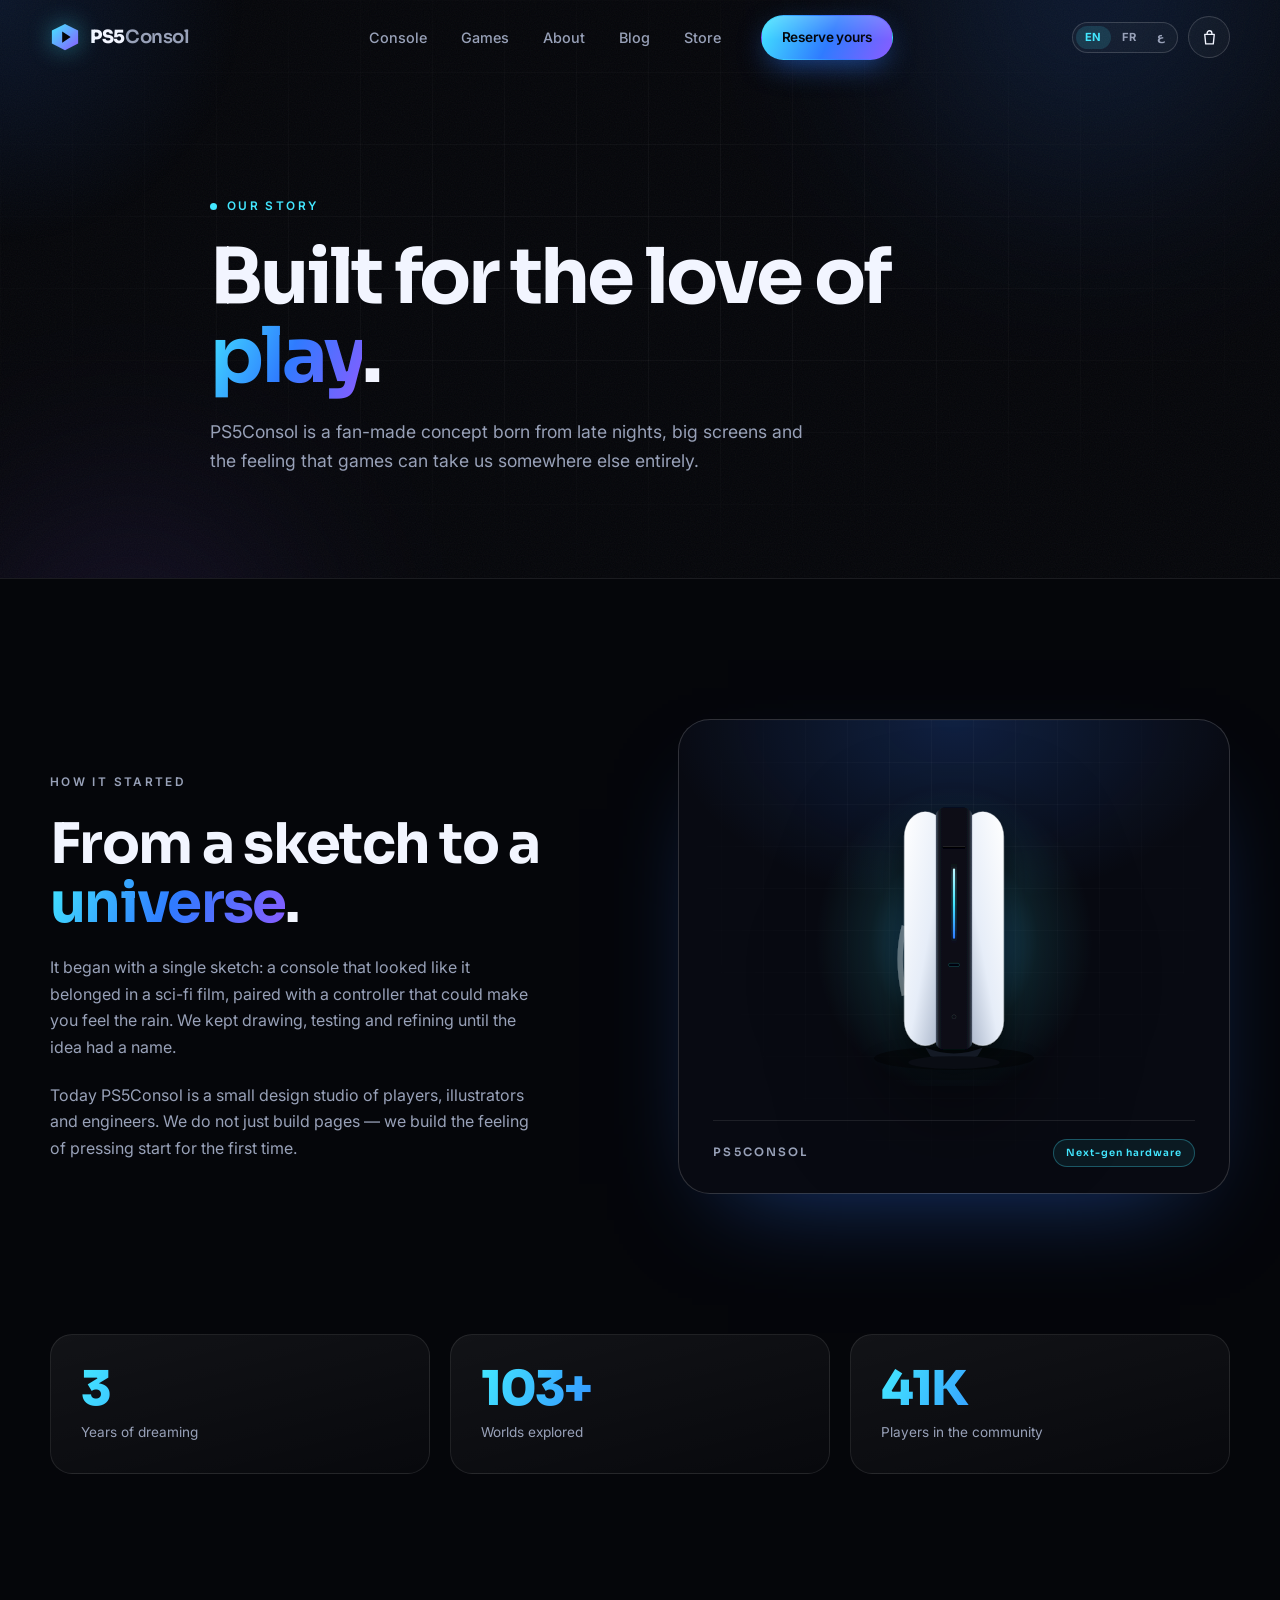
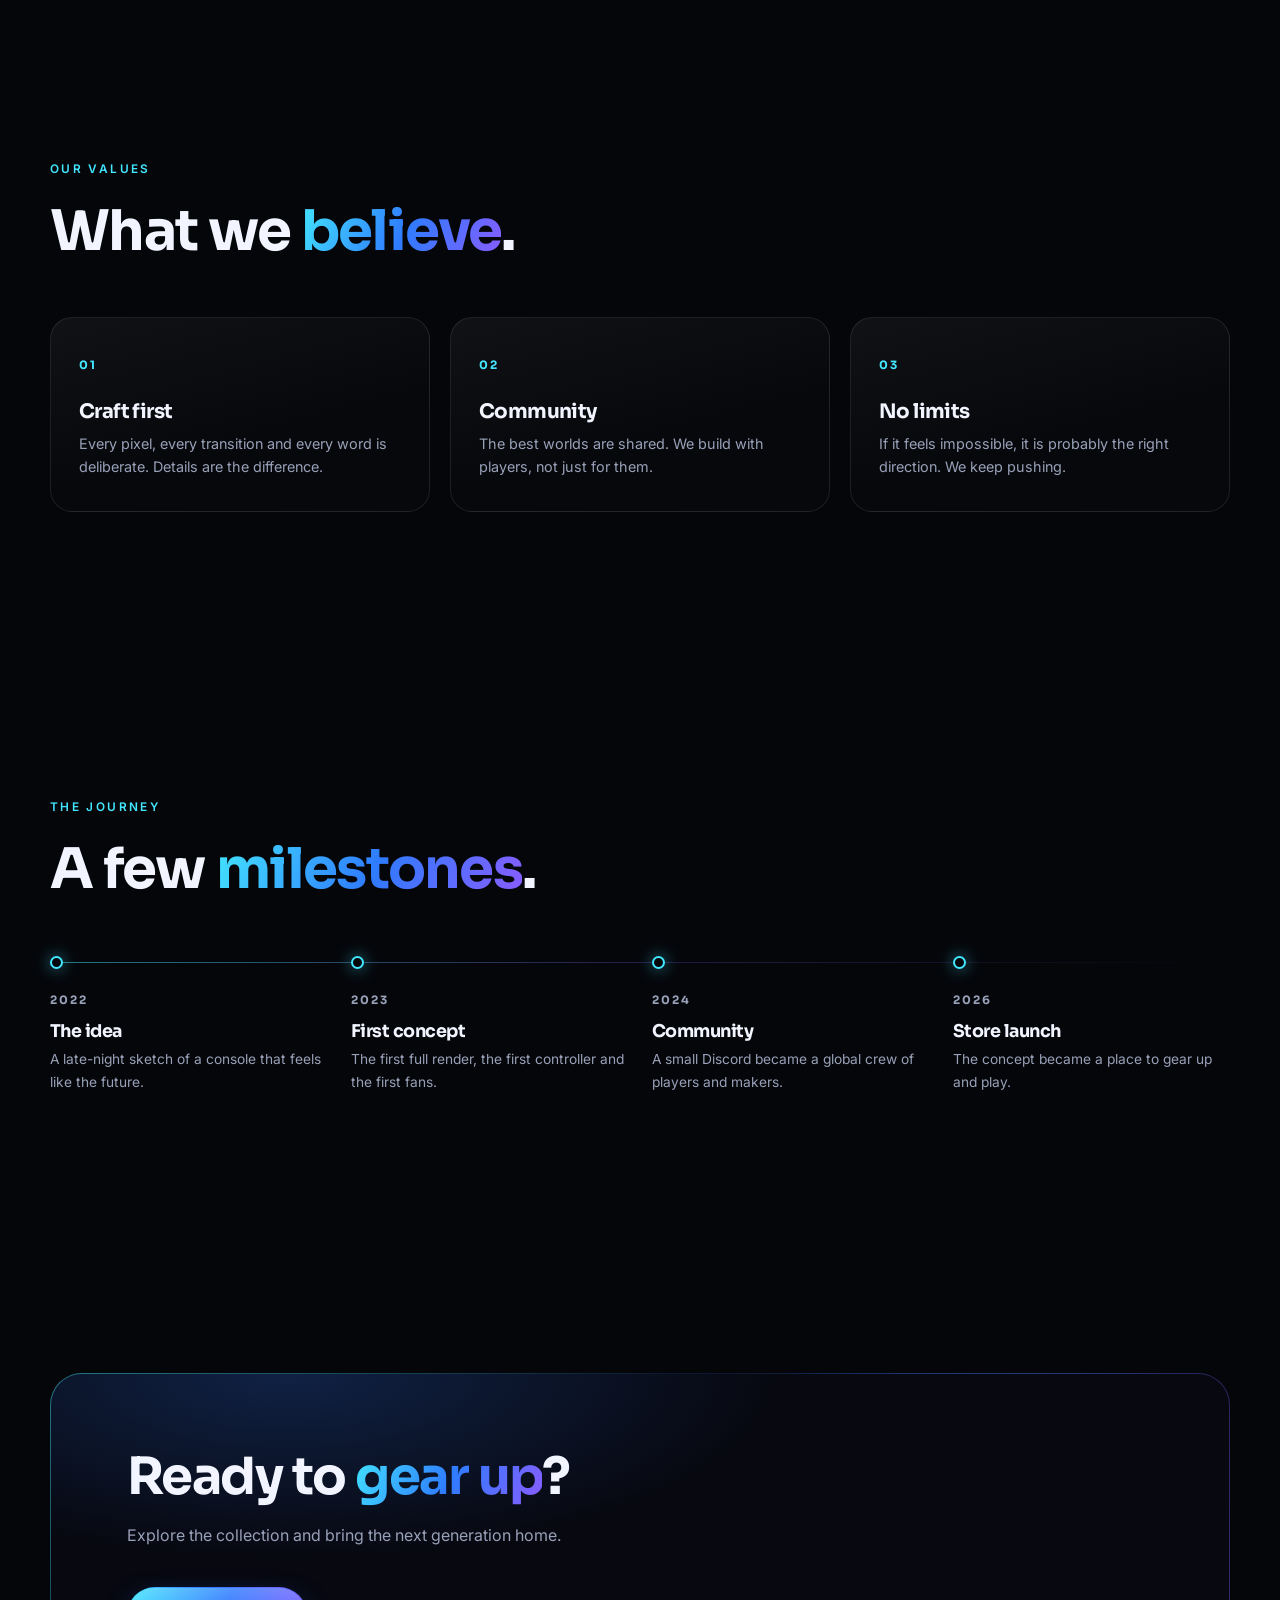
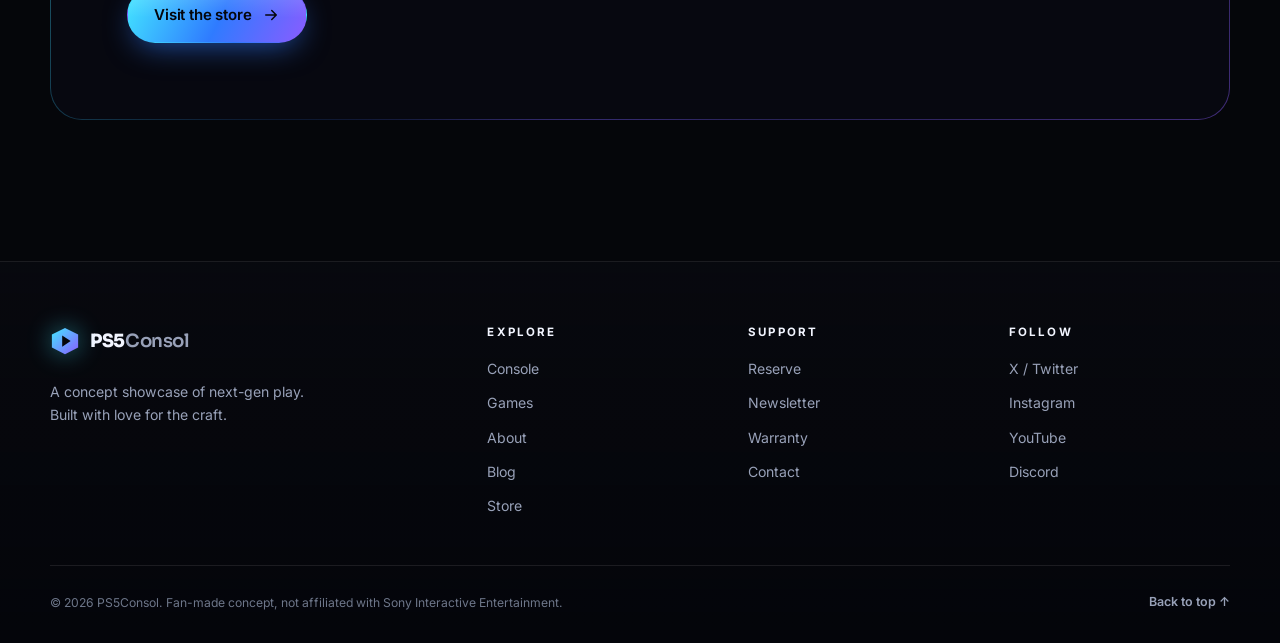
==== about.html @ 80de488a "Add About, Journal and demo Store with EN/FR/AR i18n - New pages: about.html, blog.html, article.htm" ====
<!DOCTYPE html>
<html lang="en">
<head>
  <meta charset="UTF-8" />
  <meta name="viewport" content="width=device-width, initial-scale=1.0" />
  <title>About — PS5Consol</title>
  <meta name="description" content="The story behind PS5Consol: a fan-made concept built for the love of play." />
  <meta name="theme-color" content="#05060a" />
  <link rel="icon" href="data:image/svg+xml,%3Csvg xmlns='http://www.w3.org/2000/svg' viewBox='0 0 32 32'%3E%3Cdefs%3E%3ClinearGradient id='g' x1='0' y1='0' x2='1' y2='1'%3E%3Cstop offset='0' stop-color='%2343e7ff'/%3E%3Cstop offset='1' stop-color='%238a5cff'/%3E%3C/linearGradient%3E%3C/defs%3E%3Cpath d='M16 2 30 9v14L16 30 2 23V9z' fill='url(%23g)'/%3E%3Cpath d='M13 10l9 6-9 6z' fill='%2305060a'/%3E%3C/svg%3E" />
  <link rel="preconnect" href="https://fonts.googleapis.com" />
  <link rel="preconnect" href="https://fonts.gstatic.com" crossorigin />
  <link href="https://fonts.googleapis.com/css2?family=Inter:wght@400;500;600;700&family=Sora:wght@600;700;800&family=Tajawal:wght@400;500;700;800&display=swap" rel="stylesheet" />
  <link rel="stylesheet" href="assets/css/style.css" />
</head>
<body id="top" data-page="about">
  <a class="skip-link" href="#main" data-i18n="common.skip">Skip to content</a>

  <div class="progress" id="progress" aria-hidden="true"></div>
  <div class="cursor-glow" id="cursorGlow" aria-hidden="true"></div>

  <header class="nav" id="nav">
    <div class="container nav-inner">
      <a class="brand" href="index.html" aria-label="PS5Consol home">
        <svg class="brand-mark" viewBox="0 0 32 32" aria-hidden="true">
          <defs>
            <linearGradient id="logoGrad" x1="0" y1="0" x2="1" y2="1">
              <stop offset="0" stop-color="#43e7ff" />
              <stop offset="1" stop-color="#8a5cff" />
            </linearGradient>
          </defs>
          <path d="M16 2 30 9v14L16 30 2 23V9z" fill="url(#logoGrad)" />
          <path d="M13 10l9 6-9 6z" fill="#05060a" />
        </svg>
        <span class="brand-text">PS5<span>Consol</span></span>
      </a>

      <nav class="nav-links" id="navLinks" aria-label="Main navigation">
        <a href="index.html#console" data-i18n="nav.console">Console</a>
        <a href="index.html#games" data-i18n="nav.games">Games</a>
        <a href="about.html" data-i18n="nav.about">About</a>
        <a href="blog.html" data-i18n="nav.blog">Blog</a>
        <a href="store.html" data-i18n="nav.store">Store</a>
        <a class="btn btn-primary btn-sm nav-cta" href="store.html" data-i18n="nav.reserve">Reserve yours</a>
      </nav>

      <div class="nav-tools">
        <div class="lang-switch" role="group" aria-label="Language" data-i18n-aria="nav.lang">
          <button class="lang-btn" type="button" data-lang="en">EN</button>
          <button class="lang-btn" type="button" data-lang="fr">FR</button>
          <button class="lang-btn" type="button" data-lang="ar">ع</button>
        </div>
        <a class="cart-btn" href="store.html" aria-label="Cart" data-i18n-aria="nav.cart">
          <svg viewBox="0 0 24 24" aria-hidden="true"><path d="M6 8h12l-1.2 12H7.2L6 8Z" fill="none" stroke="currentColor" stroke-width="1.7" stroke-linejoin="round"/><path d="M9 8V6.5a3 3 0 0 1 6 0V8" fill="none" stroke="currentColor" stroke-width="1.7" stroke-linecap="round"/></svg>
          <span class="cart-count" hidden>0</span>
        </a>
        <button class="nav-toggle" id="navToggle" aria-label="Open menu" aria-expanded="false" aria-controls="navLinks">
          <span></span><span></span>
        </button>
      </div>
    </div>
  </header>

  <main id="main">
    <section class="page-hero">
      <div class="page-hero-bg" aria-hidden="true">
        <div class="orb orb-1"></div>
        <div class="orb orb-2"></div>
        <div class="grid-lines"></div>
        <div class="noise"></div>
      </div>
      <div class="container page-hero-inner">
        <p class="eyebrow reveal"><span class="status-dot"></span> <span data-i18n="about.hero.eyebrow">Our story</span></p>
        <h1 class="reveal" style="--d:.05s" data-i18n-html="about.hero.title">Built for the love of <span class="grad-text">play</span>.</h1>
        <p class="lead reveal" style="--d:.1s" data-i18n="about.hero.lead">
          PS5Consol is a fan-made concept born from late nights, big screens and the feeling that games can take us somewhere else entirely.
        </p>
      </div>
    </section>

    <section class="section">
      <div class="container split">
        <div class="split-copy">
          <p class="eyebrow reveal" data-i18n="about.story.eyebrow">How it started</p>
          <h2 class="reveal" style="--d:.05s" data-i18n-html="about.story.title">From a sketch to a <span class="grad-text">universe</span>.</h2>
          <p class="reveal" style="--d:.1s" data-i18n="about.story.p1">
            It began with a single sketch: a console that looked like it belonged in a sci-fi film, paired with a controller that could make you feel the rain.
          </p>
          <p class="reveal" style="--d:.14s" data-i18n="about.story.p2">
            Today PS5Consol is a small design studio of players, illustrators and engineers. We build the feeling of pressing start for the first time.
          </p>
        </div>

        <div class="split-visual reveal" style="--d:.1s">
          <div class="about-visual">
            <img class="about-shot" src="assets/img/products/console.svg" alt="" loading="lazy" />
            <div class="about-visual-caption">
              <span>PS5CONSOL</span>
              <span class="frame-pill" data-i18n="home.console.caption">Next-gen hardware</span>
            </div>
          </div>
        </div>
      </div>
    </section>

    <section class="section stats-section">
      <div class="container">
        <div class="stats-row">
          <div class="stat-card reveal">
            <strong><span class="count" data-count="3">0</span></strong>
            <span data-i18n="about.story.stat1">Years of dreaming</span>
          </div>
          <div class="stat-card reveal" style="--d:.06s">
            <strong><span class="count" data-count="120">0</span>+</strong>
            <span data-i18n="about.story.stat2">Worlds explored</span>
          </div>
          <div class="stat-card reveal" style="--d:.12s">
            <strong><span class="count" data-count="48">0</span>K</strong>
            <span data-i18n="about.story.stat3">Players in the community</span>
          </div>
        </div>
      </div>
    </section>

    <section class="section values-section">
      <div class="container">
        <div class="section-head">
          <div>
            <p class="eyebrow reveal" data-i18n="about.values.eyebrow">Our values</p>
            <h2 class="reveal" style="--d:.05s" data-i18n-html="about.values.title">What we <span class="grad-text">believe</span>.</h2>
          </div>
        </div>

        <div class="value-grid">
          <article class="value-card reveal">
            <span class="value-num">01</span>
            <h3 data-i18n="about.values.v1Title">Craft first</h3>
            <p data-i18n="about.values.v1Desc">Every pixel, every transition and every word is deliberate. Details are the difference.</p>
          </article>
          <article class="value-card reveal" style="--d:.06s">
            <span class="value-num">02</span>
            <h3 data-i18n="about.values.v2Title">Community</h3>
            <p data-i18n="about.values.v2Desc">The best worlds are shared. We build with players, not just for them.</p>
          </article>
          <article class="value-card reveal" style="--d:.12s">
            <span class="value-num">03</span>
            <h3 data-i18n="about.values.v3Title">No limits</h3>
            <p data-i18n="about.values.v3Desc">If it feels impossible, it is probably the right direction. We keep pushing.</p>
          </article>
        </div>
      </div>
    </section>

    <section class="section timeline-section">
      <div class="container">
        <div class="section-head">
          <div>
            <p class="eyebrow reveal" data-i18n="about.timeline.eyebrow">The journey</p>
            <h2 class="reveal" style="--d:.05s" data-i18n-html="about.timeline.title">A few <span class="grad-text">milestones</span>.</h2>
          </div>
        </div>

        <ol class="timeline">
          <li class="timeline-item reveal">
            <span class="time-year">2022</span>
            <h3 data-i18n="about.timeline.y1Title">The idea</h3>
            <p data-i18n="about.timeline.y1Desc">A late-night sketch of a console that feels like the future.</p>
          </li>
          <li class="timeline-item reveal" style="--d:.06s">
            <span class="time-year">2023</span>
            <h3 data-i18n="about.timeline.y2Title">First concept</h3>
            <p data-i18n="about.timeline.y2Desc">The first full render, the first controller and the first fans.</p>
          </li>
          <li class="timeline-item reveal" style="--d:.12s">
            <span class="time-year">2024</span>
            <h3 data-i18n="about.timeline.y3Title">Community</h3>
            <p data-i18n="about.timeline.y3Desc">A small Discord became a global crew of players and makers.</p>
          </li>
          <li class="timeline-item reveal" style="--d:.18s">
            <span class="time-year">2026</span>
            <h3 data-i18n="about.timeline.y4Title">Store launch</h3>
            <p data-i18n="about.timeline.y4Desc">The concept became a place to gear up and play.</p>
          </li>
        </ol>
      </div>
    </section>

    <section class="section cta-section">
      <div class="container">
        <div class="cta-panel reveal">
          <div class="cta-orb cta-orb-1" aria-hidden="true"></div>
          <div class="cta-orb cta-orb-2" aria-hidden="true"></div>
          <div class="cta-content about-cta">
            <h2 data-i18n-html="about.cta.title">Ready to <span class="grad-text">gear up</span>?</h2>
            <p data-i18n="about.cta.lead">Explore the collection and bring the next generation home.</p>
            <a class="btn btn-primary" href="store.html">
              <span data-i18n="about.cta.button">Visit the store</span>
              <svg viewBox="0 0 24 24" aria-hidden="true"><path d="M5 12h14M13 6l6 6-6 6" fill="none" stroke="currentColor" stroke-width="2" stroke-linecap="round" stroke-linejoin="round"/></svg>
            </a>
          </div>
        </div>
      </div>
    </section>
  </main>

  <footer class="footer">
    <div class="container footer-grid">
      <div class="footer-brand">
        <a class="brand" href="index.html" aria-label="PS5Consol home">
          <svg class="brand-mark" viewBox="0 0 32 32" aria-hidden="true">
            <path d="M16 2 30 9v14L16 30 2 23V9z" fill="url(#logoGrad)" />
            <path d="M13 10l9 6-9 6z" fill="#05060a" />
          </svg>
          <span class="brand-text">PS5<span>Consol</span></span>
        </a>
        <p data-i18n="footer.tagline">A concept showcase of next-gen play. Built with love for the craft.</p>
      </div>

      <div class="footer-col">
        <h4 data-i18n="footer.explore">Explore</h4>
        <a href="index.html#console" data-i18n="nav.console">Console</a>
        <a href="index.html#games" data-i18n="nav.games">Games</a>
        <a href="about.html" data-i18n="nav.about">About</a>
        <a href="blog.html" data-i18n="nav.blog">Blog</a>
        <a href="store.html" data-i18n="nav.store">Store</a>
      </div>

      <div class="footer-col">
        <h4 data-i18n="footer.support">Support</h4>
        <a href="index.html#reserve" data-i18n="footer.reserve">Reserve</a>
        <a href="index.html#reserve" data-i18n="footer.newsletter">Newsletter</a>
        <a href="store.html" data-i18n="footer.warranty">Warranty</a>
        <a href="about.html" data-i18n="footer.contact">Contact</a>
      </div>

      <div class="footer-col">
        <h4 data-i18n="footer.follow">Follow</h4>
        <a href="#" rel="noopener">X / Twitter</a>
        <a href="#" rel="noopener">Instagram</a>
        <a href="#" rel="noopener">YouTube</a>
        <a href="#" rel="noopener">Discord</a>
      </div>
    </div>

    <div class="container footer-bottom">
      <p>© <span id="year">2026</span> PS5Consol. <span data-i18n="footer.disclaimer">Fan-made concept, not affiliated with Sony Interactive Entertainment.</span></p>
      <a class="to-top" href="#top" data-i18n="footer.backToTop">Back to top ↑</a>
    </div>
  </footer>

  <div class="toast" id="toast" role="status" aria-live="polite"></div>

  <script src="assets/js/i18n.js" defer></script>
  <script src="assets/js/cart.js" defer></script>
  <script src="assets/js/main.js" defer></script>
</body>
</html>
---- assets/css/style.css ----
/* =========================================================
   PS5Consol â€” design system
   ========================================================= */
:root {
  --bg: #05060a;
  --bg-soft: #0a0c14;
  --panel: rgba(255, 255, 255, 0.04);
  --panel-strong: rgba(255, 255, 255, 0.07);
  --line: rgba(255, 255, 255, 0.09);
  --line-strong: rgba(255, 255, 255, 0.16);
  --text: #f2f5ff;
  --muted: #98a1b8;
  --blue: #2f7bff;
  --cyan: #43e7ff;
  --violet: #8a5cff;
  --grad: linear-gradient(115deg, #43e7ff 0%, #2f7bff 52%, #8a5cff 100%);
  --radius: 22px;
  --radius-lg: 32px;
  --container: 1180px;
  --nav-h: 76px;
  --ease: cubic-bezier(0.22, 1, 0.36, 1);
  --font-body: "Inter", system-ui, -apple-system, "Segoe UI", sans-serif;
  --font-display: "Sora", var(--font-body);
}

*,
*::before,
*::after {
  box-sizing: border-box;
}

html {
  scroll-behavior: smooth;
  scroll-padding-top: calc(var(--nav-h) + 16px);
}

body {
  margin: 0;
  background: var(--bg);
  color: var(--text);
  font-family: var(--font-body);
  font-size: 16px;
  line-height: 1.65;
  -webkit-font-smoothing: antialiased;
  overflow-x: hidden;
}

body.menu-open {
  overflow: hidden;
}

img,
svg {
  display: block;
  max-width: 100%;
}

a {
  color: inherit;
  text-decoration: none;
}

button,
input {
  font: inherit;
  color: inherit;
}

h1,
h2,
h3,
h4 {
  font-family: var(--font-display);
  line-height: 1.05;
  letter-spacing: -0.03em;
  margin: 0;
  font-weight: 700;
}

p {
  margin: 0;
}

::selection {
  background: rgba(67, 231, 255, 0.28);
  color: #fff;
}

::-webkit-scrollbar {
  width: 10px;
  height: 10px;
}
::-webkit-scrollbar-track {
  background: #070810;
}
::-webkit-scrollbar-thumb {
  background: #232838;
  border-radius: 8px;
  border: 2px solid #070810;
}
::-webkit-scrollbar-thumb:hover {
  background: #333b52;
}

.container {
  width: min(100% - 48px, var(--container));
  margin-inline: auto;
}

.sr-only {
  position: absolute;
  width: 1px;
  height: 1px;
  padding: 0;
  margin: -1px;
  overflow: hidden;
  clip: rect(0, 0, 0, 0);
  white-space: nowrap;
  border: 0;
}

.skip-link {
  position: fixed;
  top: 12px;
  left: 12px;
  z-index: 200;
  padding: 10px 16px;
  border-radius: 10px;
  background: var(--text);
  color: #05060a;
  font-weight: 600;
  transform: translateY(-160%);
  transition: transform 0.25s var(--ease);
}
.skip-link:focus-visible {
  transform: none;
}

:focus-visible {
  outline: 2px solid var(--cyan);
  outline-offset: 3px;
}

/* =========================================================
   Global chrome: progress bar + cursor glow
   ========================================================= */
.progress {
  position: fixed;
  inset: 0 auto auto 0;
  height: 2px;
  width: 0;
  background: var(--grad);
  z-index: 150;
  box-shadow: 0 0 12px rgba(67, 231, 255, 0.7);
}

.cursor-glow {
  position: fixed;
  top: 0;
  left: 0;
  width: 560px;
  height: 560px;
  border-radius: 50%;
  background: radial-gradient(circle, rgba(47, 123, 255, 0.13), transparent 62%);
  transform: translate(-50%, -50%);
  pointer-events: none;
  z-index: 0;
  opacity: 0;
  transition: opacity 0.4s ease;
  will-change: transform;
}
@media (pointer: fine) {
  .cursor-glow {
    opacity: 1;
  }
}

/* =========================================================
   Buttons
   ========================================================= */
.btn {
  display: inline-flex;
  align-items: center;
  justify-content: center;
  gap: 10px;
  padding: 15px 26px;
  border-radius: 999px;
  border: 1px solid transparent;
  font-weight: 600;
  font-size: 0.94rem;
  letter-spacing: -0.01em;
  cursor: pointer;
  position: relative;
  isolation: isolate;
  transition: transform 0.3s var(--ease), box-shadow 0.3s var(--ease), background 0.3s ease, border-color 0.3s ease;
  white-space: nowrap;
}
.btn svg {
  width: 18px;
  height: 18px;
  transition: transform 0.3s var(--ease);
}
.btn:hover svg {
  transform: translateX(3px);
}
.btn-primary {
  background: var(--grad);
  color: #04060c;
  box-shadow: 0 10px 30px -8px rgba(47, 123, 255, 0.65);
}
.btn-primary::after {
  content: "";
  position: absolute;
  inset: 0;
  border-radius: inherit;
  background: linear-gradient(180deg, rgba(255, 255, 255, 0.35), transparent 55%);
  z-index: -1;
  opacity: 0.5;
}
.btn-primary:hover {
  transform: translateY(-2px);
  box-shadow: 0 16px 40px -8px rgba(67, 231, 255, 0.5);
}
.btn-ghost {
  border-color: var(--line-strong);
  background: rgba(255, 255, 255, 0.03);
  color: var(--text);
  backdrop-filter: blur(8px);
}
.btn-ghost:hover {
  background: rgba(255, 255, 255, 0.07);
  border-color: rgba(255, 255, 255, 0.28);
  transform: translateY(-2px);
}
.btn-sm {
  padding: 10px 20px;
  font-size: 0.85rem;
}

.play-ico {
  display: grid;
  place-items: center;
  width: 26px;
  height: 26px;
  border-radius: 50%;
  background: rgba(255, 255, 255, 0.1);
  color: var(--cyan);
}
.play-ico svg {
  width: 11px;
  height: 11px;
  margin-left: 1px;
}
.btn:hover .play-ico svg {
  transform: none;
}

/* =========================================================
   Navigation
   ========================================================= */
.nav {
  position: fixed;
  inset: 0 0 auto 0;
  height: var(--nav-h);
  z-index: 100;
  display: flex;
  align-items: center;
  border-bottom: 1px solid transparent;
  transition: background 0.35s ease, border-color 0.35s ease, backdrop-filter 0.35s ease;
}
.nav.scrolled {
  background: rgba(5, 6, 10, 0.72);
  backdrop-filter: blur(18px);
  -webkit-backdrop-filter: blur(18px);
  border-bottom-color: var(--line);
}
.nav-inner {
  display: flex;
  align-items: center;
  justify-content: space-between;
  gap: 24px;
}

.brand {
  display: inline-flex;
  align-items: center;
  gap: 10px;
  font-family: var(--font-display);
  font-weight: 800;
  font-size: 1.14rem;
  letter-spacing: -0.02em;
}
.brand-mark {
  width: 30px;
  height: 30px;
  filter: drop-shadow(0 0 12px rgba(67, 231, 255, 0.45));
}
.brand-text span {
  color: var(--muted);
  font-weight: 600;
}
.brand:hover .brand-mark {
  filter: drop-shadow(0 0 18px rgba(67, 231, 255, 0.8));
}

.nav-links {
  display: flex;
  align-items: center;
  gap: 34px;
}
.nav-links > a:not(.btn) {
  font-size: 0.9rem;
  font-weight: 500;
  color: var(--muted);
  position: relative;
  padding: 6px 0;
  transition: color 0.25s ease;
}
.nav-links > a:not(.btn)::after {
  content: "";
  position: absolute;
  left: 0;
  bottom: 0;
  height: 1.5px;
  width: 0;
  background: var(--grad);
  transition: width 0.3s var(--ease);
}
.nav-links > a:not(.btn):hover {
  color: var(--text);
}
.nav-links > a:not(.btn):hover::after {
  width: 100%;
}
.nav-cta {
  margin-left: 6px;
}

.nav-toggle {
  display: none;
  width: 44px;
  height: 44px;
  border-radius: 12px;
  border: 1px solid var(--line-strong);
  background: rgba(255, 255, 255, 0.04);
  cursor: pointer;
  position: relative;
}
.nav-toggle span {
  position: absolute;
  left: 50%;
  top: 50%;
  width: 18px;
  height: 1.6px;
  border-radius: 2px;
  background: var(--text);
  transform: translate(-50%, -50%);
  transition: transform 0.3s var(--ease), top 0.3s var(--ease);
}
.nav-toggle span:first-child {
  top: calc(50% - 4px);
}
.nav-toggle span:last-child {
  top: calc(50% + 4px);
}
.nav-toggle[aria-expanded="true"] span:first-child {
  top: 50%;
  transform: translate(-50%, -50%) rotate(45deg);
}
.nav-toggle[aria-expanded="true"] span:last-child {
  top: 50%;
  transform: translate(-50%, -50%) rotate(-45deg);
}

/* =========================================================
   Hero
   ========================================================= */
.hero {
  position: relative;
  min-height: 100svh;
  display: flex;
  align-items: center;
  padding: calc(var(--nav-h) + 56px) 0 90px;
  overflow: hidden;
}
.hero-bg {
  position: absolute;
  inset: 0;
  pointer-events: none;
  z-index: 0;
}
.orb {
  position: absolute;
  border-radius: 50%;
  filter: blur(90px);
  opacity: 0.55;
}
.orb-1 {
  width: 620px;
  height: 620px;
  top: -220px;
  right: -140px;
  background: radial-gradient(circle, rgba(47, 123, 255, 0.55), transparent 65%);
  animation: orbDrift 18s ease-in-out infinite alternate;
}
.orb-2 {
  width: 540px;
  height: 540px;
  bottom: -260px;
  left: -160px;
  background: radial-gradient(circle, rgba(138, 92, 255, 0.4), transparent 65%);
  animation: orbDrift 22s ease-in-out infinite alternate-reverse;
}
@keyframes orbDrift {
  from {
    transform: translate3d(0, 0, 0) scale(1);
  }
  to {
    transform: translate3d(-50px, 50px, 0) scale(1.12);
  }
}
.grid-lines {
  position: absolute;
  inset: 0;
  background-image: linear-gradient(rgba(255, 255, 255, 0.035) 1px, transparent 1px),
    linear-gradient(90deg, rgba(255, 255, 255, 0.035) 1px, transparent 1px);
  background-size: 72px 72px;
  mask-image: radial-gradient(ellipse 80% 65% at 50% 40%, #000 25%, transparent 78%);
  -webkit-mask-image: radial-gradient(ellipse 80% 65% at 50% 40%, #000 25%, transparent 78%);
}
.noise {
  position: absolute;
  inset: 0;
  opacity: 0.05;
  background-image: url("data:image/svg+xml,%3Csvg xmlns='http://www.w3.org/2000/svg' width='160' height='160'%3E%3Cfilter id='n'%3E%3CfeTurbulence type='fractalNoise' baseFrequency='0.85' numOctaves='2'/%3E%3C/filter%3E%3Crect width='100%25' height='100%25' filter='url(%23n)'/%3E%3C/svg%3E");
}

.hero-grid {
  position: relative;
  z-index: 1;
  display: grid;
  grid-template-columns: 1.02fr 0.98fr;
  align-items: center;
  gap: 40px;
}

.eyebrow {
  display: inline-flex;
  align-items: center;
  gap: 10px;
  font-size: 0.74rem;
  font-weight: 600;
  text-transform: uppercase;
  letter-spacing: 0.2em;
  color: var(--cyan);
  margin-bottom: 22px;
}
.status-dot {
  width: 7px;
  height: 7px;
  border-radius: 50%;
  background: var(--cyan);
  box-shadow: 0 0 0 0 rgba(67, 231, 255, 0.7);
  animation: dotPulse 2.4s infinite;
}
@keyframes dotPulse {
  0% {
    box-shadow: 0 0 0 0 rgba(67, 231, 255, 0.55);
  }
  70% {
    box-shadow: 0 0 0 9px rgba(67, 231, 255, 0);
  }
  100% {
    box-shadow: 0 0 0 0 rgba(67, 231, 255, 0);
  }
}

.hero h1 {
  font-size: clamp(3.1rem, 7.4vw, 6.1rem);
  font-weight: 800;
  line-height: 0.94;
  letter-spacing: -0.045em;
  margin-bottom: 26px;
}
.grad-text {
  background: var(--grad);
  -webkit-background-clip: text;
  background-clip: text;
  color: transparent;
}
.lead {
  max-width: 46ch;
  font-size: 1.1rem;
  color: var(--muted);
  margin-bottom: 34px;
}
.hero-actions {
  display: flex;
  flex-wrap: wrap;
  gap: 14px;
  margin-bottom: 48px;
}

.hero-stats {
  display: flex;
  gap: 36px;
  margin: 0;
  padding-top: 28px;
  border-top: 1px solid var(--line);
}
.hero-stats > div {
  display: flex;
  flex-direction: column;
  gap: 4px;
}
.hero-stats dt {
  font-size: 0.76rem;
  color: var(--muted);
  letter-spacing: 0.02em;
}
.hero-stats dd {
  margin: 0;
  font-family: var(--font-display);
  font-weight: 700;
  font-size: 1.45rem;
  letter-spacing: -0.03em;
  font-variant-numeric: tabular-nums;
}
.hero-stats small {
  font-size: 0.72rem;
  font-weight: 600;
  color: var(--cyan);
  margin-left: 4px;
  letter-spacing: 0;
}

.scroll-hint {
  position: absolute;
  left: 50%;
  bottom: 26px;
  transform: translateX(-50%);
  display: flex;
  align-items: center;
  gap: 10px;
  font-size: 0.68rem;
  letter-spacing: 0.22em;
  text-transform: uppercase;
  color: var(--muted);
  z-index: 2;
}
.scroll-hint .mouse {
  width: 22px;
  height: 36px;
  border: 1px solid var(--line-strong);
  border-radius: 12px;
  position: relative;
}
.scroll-hint .mouse::after {
  content: "";
  position: absolute;
  left: 50%;
  top: 7px;
  width: 3px;
  height: 7px;
  border-radius: 2px;
  background: var(--cyan);
  transform: translateX(-50%);
  animation: scrollWheel 1.8s ease-in-out infinite;
}
@keyframes scrollWheel {
  0%,
  100% {
    opacity: 0;
    transform: translate(-50%, 0);
  }
  40% {
    opacity: 1;
  }
  80% {
    opacity: 0;
    transform: translate(-50%, 12px);
  }
}

/* =========================================================
   Hero console art
   ========================================================= */
.hero-art {
  display: grid;
  place-items: center;
}
.console-stage {
  position: relative;
  width: min(100%, 540px);
  aspect-ratio: 1 / 1.02;
  display: grid;
  place-items: center;
  perspective: 1100px;
}
.stage-glow {
  position: absolute;
  width: 72%;
  height: 72%;
  border-radius: 50%;
  background: radial-gradient(circle, rgba(47, 123, 255, 0.34), rgba(67, 231, 255, 0.08) 45%, transparent 68%);
  filter: blur(30px);
}
.ring {
  position: absolute;
  border: 1px solid rgba(255, 255, 255, 0.08);
  border-radius: 50%;
}
.ring-1 {
  width: 78%;
  height: 78%;
  border-style: dashed;
  animation: spin 40s linear infinite;
}
.ring-2 {
  width: 96%;
  height: 96%;
  border-color: rgba(67, 231, 255, 0.1);
  animation: spin 60s linear infinite reverse;
}
.ring-3 {
  width: 62%;
  height: 62%;
  border-color: rgba(138, 92, 255, 0.14);
}
@keyframes spin {
  to {
    transform: rotate(360deg);
  }
}

.console-wrap {
  position: relative;
  z-index: 3;
  transform: perspective(1100px) rotateX(var(--rx, 0deg)) rotateY(var(--ry, 0deg));
  transition: transform 0.25s ease-out;
  will-change: transform;
}
.console {
  position: relative;
  width: 172px;
  height: 420px;
  animation: consoleFloat 7s ease-in-out infinite;
}
@keyframes consoleFloat {
  0%,
  100% {
    transform: translateY(0);
  }
  50% {
    transform: translateY(-16px);
  }
}

.plate {
  position: absolute;
  top: 0;
  width: 70px;
  height: 100%;
  background: linear-gradient(152deg, #ffffff 0%, #f2f5fc 30%, #ccd5e6 66%, #93a0ba 100%);
  box-shadow: inset 0 0 24px rgba(255, 255, 255, 0.9), inset -14px 0 22px -8px rgba(55, 70, 100, 0.55),
    0 30px 60px -20px rgba(0, 0, 0, 0.8);
}
.plate-left {
  left: 0;
  border-radius: 58px 8px 38px 8px / 84px 10px 46px 10px;
}
.plate-right {
  right: 0;
  border-radius: 8px 58px 8px 38px / 10px 84px 10px 46px;
  background: linear-gradient(208deg, #ffffff 0%, #f2f5fc 30%, #ccd5e6 66%, #93a0ba 100%);
  box-shadow: inset 0 0 24px rgba(255, 255, 255, 0.9), inset 14px 0 22px -8px rgba(55, 70, 100, 0.55),
    0 30px 60px -20px rgba(0, 0, 0, 0.8);
}
.plate::after {
  content: "";
  position: absolute;
  inset: 10px auto 12px 8px;
  width: 5px;
  border-radius: 6px;
  background: linear-gradient(180deg, rgba(255, 255, 255, 0.95), rgba(255, 255, 255, 0.1));
  opacity: 0.7;
}
.plate-right::after {
  inset: 10px 8px 12px auto;
}

.core {
  position: absolute;
  top: 6px;
  bottom: 6px;
  left: 50%;
  width: 62px;
  transform: translateX(-50%);
  border-radius: 14px;
  background: linear-gradient(90deg, #3d475f 0%, #161b28 6%, #090c13 16%, #06080d 50%, #090c13 84%, #161b28 94%, #3d475f 100%);
  box-shadow: inset 0 0 30px rgba(0, 0, 0, 0.9), inset 0 1px 0 rgba(255, 255, 255, 0.18),
    inset 0 -1px 0 rgba(255, 255, 255, 0.06);
  z-index: 2;
}
.disc-slot {
  position: absolute;
  top: 58px;
  left: 10px;
  right: 10px;
  height: 5px;
  border-radius: 4px;
  background: #010204;
  box-shadow: 0 1px 0 rgba(255, 255, 255, 0.16), inset 0 1px 2px rgba(0, 0, 0, 0.9);
}
.led {
  position: absolute;
  top: 90px;
  left: 50%;
  width: 3px;
  height: 122px;
  transform: translateX(-50%);
  border-radius: 3px;
  background: linear-gradient(180deg, #9df3ff, #43e7ff 30%, #2f7bff 100%);
  box-shadow: 0 0 10px rgba(67, 231, 255, 0.95), 0 0 30px rgba(47, 123, 255, 0.8), 0 0 60px rgba(47, 123, 255, 0.4);
  animation: ledPulse 4s ease-in-out infinite;
}
@keyframes ledPulse {
  0%,
  100% {
    opacity: 0.65;
  }
  50% {
    opacity: 1;
  }
}
.usb {
  position: absolute;
  top: 250px;
  left: 50%;
  width: 20px;
  height: 6px;
  transform: translateX(-50%);
  border-radius: 2px;
  background: #05070c;
  box-shadow: inset 0 0 0 1px rgba(120, 220, 255, 0.35), 0 0 10px rgba(67, 231, 255, 0.25);
}
.power {
  position: absolute;
  bottom: 60px;
  left: 50%;
  width: 7px;
  height: 7px;
  transform: translateX(-50%);
  border-radius: 50%;
  background: #0c1018;
  box-shadow: inset 0 0 0 1px rgba(255, 255, 255, 0.16);
}
.stand {
  position: absolute;
  left: 50%;
  bottom: -16px;
  width: 96px;
  height: 18px;
  transform: translateX(-50%);
  border-radius: 50%;
  background: linear-gradient(180deg, #262b38, #0a0c12);
  box-shadow: 0 2px 2px rgba(255, 255, 255, 0.1) inset, 0 18px 30px rgba(0, 0, 0, 0.7);
}
.console-shadow {
  position: absolute;
  left: 50%;
  bottom: -56px;
  width: 250px;
  height: 44px;
  transform: translateX(-50%);
  background: radial-gradient(ellipse, rgba(0, 0, 0, 0.75), transparent 68%);
  filter: blur(9px);
}

.float-chip {
  position: absolute;
  z-index: 4;
  display: flex;
  align-items: center;
  gap: 11px;
  padding: 11px 16px;
  border-radius: 14px;
  border: 1px solid var(--line-strong);
  background: rgba(10, 12, 20, 0.66);
  backdrop-filter: blur(14px);
  -webkit-backdrop-filter: blur(14px);
  box-shadow: 0 18px 40px -12px rgba(0, 0, 0, 0.8);
  animation: chipFloat 6s ease-in-out infinite;
}
.float-chip strong {
  display: block;
  font-size: 0.82rem;
  font-weight: 600;
  letter-spacing: -0.01em;
}
.float-chip small {
  display: block;
  font-size: 0.68rem;
  color: var(--muted);
}
.chip-dot {
  width: 8px;
  height: 8px;
  border-radius: 50%;
  background: var(--violet);
  box-shadow: 0 0 12px var(--violet);
  flex: none;
}
.chip-dot.cyan {
  background: var(--cyan);
  box-shadow: 0 0 12px var(--cyan);
}
.chip-1 {
  top: 16%;
  left: -2%;
  animation-delay: -1.5s;
}
.chip-2 {
  bottom: 14%;
  right: -4%;
  animation-delay: -3.5s;
}
@keyframes chipFloat {
  0%,
  100% {
    transform: translateY(0);
  }
  50% {
    transform: translateY(-10px);
  }
}

/* =========================================================
   Marquee
   ========================================================= */
.marquee {
  border-block: 1px solid var(--line);
  background: rgba(255, 255, 255, 0.015);
  overflow: hidden;
  padding: 18px 0;
  mask-image: linear-gradient(90deg, transparent, #000 8%, #000 92%, transparent);
  -webkit-mask-image: linear-gradient(90deg, transparent, #000 8%, #000 92%, transparent);
}
.marquee-track {
  display: flex;
  align-items: center;
  gap: 34px;
  width: max-content;
  animation: marquee 34s linear infinite;
}
.marquee-track span {
  font-family: var(--font-display);
  font-size: 0.86rem;
  font-weight: 600;
  letter-spacing: 0.14em;
  text-transform: uppercase;
  color: rgba(255, 255, 255, 0.62);
  white-space: nowrap;
}
.marquee-track i {
  font-style: normal;
  font-size: 0.55rem;
  color: var(--blue);
}
@keyframes marquee {
  to {
    transform: translateX(-50%);
  }
}

/* =========================================================
   Sections & shared split layout
   ========================================================= */
.section {
  position: relative;
  padding: clamp(84px, 11vw, 140px) 0;
}
.section-head {
  display: flex;
  align-items: flex-end;
  justify-content: space-between;
  gap: 48px;
  margin-bottom: 56px;
}
.section-head h2,
.split-copy h2 {
  font-size: clamp(2.1rem, 4.4vw, 3.5rem);
}
.section-sub {
  max-width: 38ch;
  color: var(--muted);
  font-size: 1rem;
  padding-bottom: 6px;
}

.split {
  display: grid;
  grid-template-columns: 1fr 1fr;
  gap: clamp(40px, 6vw, 90px);
  align-items: center;
}
.split-copy p {
  color: var(--muted);
  margin-top: 22px;
  max-width: 48ch;
}
.split-copy .btn {
  margin-top: 30px;
}
.split.reverse .split-visual {
  order: -1;
}

.check-list {
  list-style: none;
  margin: 30px 0 0;
  padding: 0;
  display: grid;
  gap: 13px;
}
.check-list li {
  display: flex;
  align-items: flex-start;
  gap: 12px;
  font-size: 0.95rem;
  color: #c9d1e4;
}
.check {
  flex: none;
  display: grid;
  place-items: center;
  width: 22px;
  height: 22px;
  margin-top: 1px;
  border-radius: 50%;
  font-size: 0.65rem;
  font-weight: 700;
  color: #041018;
  background: linear-gradient(135deg, var(--cyan), var(--blue));
  box-shadow: 0 0 16px rgba(67, 231, 255, 0.35);
}

.mini-specs {
  display: grid;
  grid-template-columns: repeat(3, 1fr);
  gap: 18px;
  margin-top: 40px;
  padding-top: 26px;
  border-top: 1px solid var(--line);
}
.mini-specs span {
  font-family: var(--font-display);
  font-size: 0.7rem;
  font-weight: 700;
  color: var(--blue);
  letter-spacing: 0.12em;
}
.mini-specs p {
  margin-top: 6px;
  font-size: 0.82rem;
  color: var(--muted);
  line-height: 1.4;
}

/* Console panel visual */
.panel-frame {
  position: relative;
  border-radius: var(--radius-lg);
  padding: 1px;
  background: linear-gradient(150deg, rgba(67, 231, 255, 0.55), rgba(47, 123, 255, 0.12) 38%, rgba(255, 255, 255, 0.06) 70%, rgba(138, 92, 255, 0.4));
  box-shadow: 0 40px 100px -40px rgba(47, 123, 255, 0.45);
}
.frame-inner {
  position: relative;
  border-radius: calc(var(--radius-lg) - 1px);
  background: radial-gradient(ellipse 90% 70% at 50% 8%, rgba(47, 123, 255, 0.16), transparent 62%), #080a12;
  padding: 54px 44px 30px;
  overflow: hidden;
}
.frame-inner::before {
  content: "";
  position: absolute;
  inset: 0;
  background-image: linear-gradient(rgba(255, 255, 255, 0.04) 1px, transparent 1px),
    linear-gradient(90deg, rgba(255, 255, 255, 0.04) 1px, transparent 1px);
  background-size: 42px 42px;
  mask-image: radial-gradient(ellipse at 50% 30%, #000, transparent 75%);
  -webkit-mask-image: radial-gradient(ellipse at 50% 30%, #000, transparent 75%);
  pointer-events: none;
}
.frame-console {
  position: relative;
  display: flex;
  justify-content: center;
  align-items: center;
  gap: 0;
  height: 320px;
  margin-bottom: 42px;
  filter: drop-shadow(0 30px 40px rgba(0, 0, 0, 0.6));
}
.frame-console::before {
  content: "";
  position: absolute;
  bottom: -16px;
  left: 50%;
  width: 120px;
  height: 16px;
  transform: translateX(-50%);
  border-radius: 50%;
  background: linear-gradient(180deg, #2a3140, #0a0c12);
  box-shadow: inset 0 1px 1px rgba(255, 255, 255, 0.14), 0 16px 26px rgba(0, 0, 0, 0.75);
}
.frame-console::after {
  content: "";
  position: absolute;
  bottom: -52px;
  left: 50%;
  width: 230px;
  height: 42px;
  transform: translateX(-50%);
  border-radius: 50%;
  background: radial-gradient(ellipse, rgba(0, 0, 0, 0.72), transparent 70%);
  filter: blur(8px);
}
.fc-plate {
  width: 54px;
  height: 100%;
  background: linear-gradient(160deg, #fff, #d5ddee 62%, #93a0ba);
  box-shadow: inset 0 0 18px rgba(255, 255, 255, 0.8), inset -12px 0 18px -8px rgba(55, 70, 100, 0.5);
}
.fc-plate.left {
  border-radius: 40px 6px 30px 6px / 50px 8px 36px 8px;
}
.fc-plate.right {
  border-radius: 6px 40px 6px 30px / 8px 50px 8px 36px;
  box-shadow: inset 0 0 18px rgba(255, 255, 255, 0.8), inset 12px 0 18px -8px rgba(55, 70, 100, 0.5);
}
.fc-core {
  position: relative;
  width: 42px;
  height: 100%;
  background: linear-gradient(90deg, #3d475f 0%, #151a26 8%, #080b12 20%, #06080d 50%, #080b12 80%, #151a26 92%, #3d475f 100%);
  border-radius: 9px;
  box-shadow: inset 0 0 20px #000, inset 0 1px 0 rgba(255, 255, 255, 0.16);
}
.fc-core::after {
  content: "";
  position: absolute;
  top: 40px;
  bottom: 64px;
  left: 50%;
  width: 2px;
  transform: translateX(-50%);
  border-radius: 2px;
  background: var(--cyan);
  box-shadow: 0 0 10px var(--cyan), 0 0 26px var(--blue);
}
.frame-caption {
  position: relative;
  display: flex;
  align-items: center;
  justify-content: space-between;
  padding-top: 20px;
  border-top: 1px solid var(--line);
  font-family: var(--font-display);
  font-size: 0.72rem;
  font-weight: 600;
  letter-spacing: 0.18em;
  color: var(--muted);
}
.frame-pill {
  padding: 5px 12px;
  border-radius: 999px;
  border: 1px solid rgba(67, 231, 255, 0.3);
  background: rgba(67, 231, 255, 0.07);
  color: var(--cyan);
  font-size: 0.62rem;
  letter-spacing: 0.1em;
}
.frame-line {
  position: absolute;
  left: 10%;
  right: 10%;
  bottom: -1px;
  height: 1px;
  background: linear-gradient(90deg, transparent, rgba(67, 231, 255, 0.7), transparent);
}

/* =========================================================
   Features bento
   ========================================================= */
.features-section {
  background: linear-gradient(180deg, transparent, rgba(10, 12, 20, 0.6) 20%, rgba(10, 12, 20, 0.6) 80%, transparent);
}
.bento {
  display: grid;
  grid-template-columns: repeat(3, 1fr);
  gap: 20px;
}
.card {
  position: relative;
  border-radius: var(--radius);
  border: 1px solid var(--line);
  background: linear-gradient(165deg, rgba(255, 255, 255, 0.055), rgba(255, 255, 255, 0.015) 60%);
  padding: 28px;
  overflow: hidden;
  min-height: 300px;
  display: flex;
  flex-direction: column;
  transition: border-color 0.4s ease, transform 0.4s var(--ease), background 0.4s ease;
}
.card::before {
  content: "";
  position: absolute;
  inset: 0 0 auto auto;
  width: 180px;
  height: 180px;
  background: radial-gradient(circle at top right, rgba(47, 123, 255, 0.18), transparent 65%);
  opacity: 0;
  transition: opacity 0.4s ease;
}
.card:hover {
  border-color: rgba(67, 231, 255, 0.3);
  transform: translateY(-4px);
}
.card:hover::before {
  opacity: 1;
}
.card-wide {
  grid-column: span 2;
}
.card-icon {
  display: grid;
  place-items: center;
  width: 46px;
  height: 46px;
  border-radius: 13px;
  border: 1px solid rgba(67, 231, 255, 0.22);
  background: rgba(67, 231, 255, 0.07);
  color: var(--cyan);
  margin-bottom: 22px;
}
.card-icon svg {
  width: 22px;
  height: 22px;
}
.card h3 {
  font-size: 1.18rem;
  letter-spacing: -0.02em;
  margin-bottom: 10px;
}
.card p {
  color: var(--muted);
  font-size: 0.9rem;
  max-width: 40ch;
}

/* speed meter */
.speed-meter {
  margin-top: auto;
  padding-top: 26px;
}
.speed-track {
  position: relative;
  height: 6px;
  border-radius: 6px;
  background: rgba(255, 255, 255, 0.08);
  overflow: hidden;
}
.speed-fill {
  height: 100%;
  width: 0;
  border-radius: inherit;
  background: var(--grad);
  box-shadow: 0 0 16px rgba(67, 231, 255, 0.7);
  animation: speedFill 2.2s var(--ease) 0.5s forwards;
}
@keyframes speedFill {
  to {
    width: 85%;
  }
}
.speed-labels {
  display: flex;
  justify-content: space-between;
  margin-top: 10px;
  font-size: 0.68rem;
  color: var(--muted);
  font-variant-numeric: tabular-nums;
}
.speed-value {
  color: var(--cyan);
  font-weight: 600;
}

/* haptic rings */
.haptic-rings {
  position: relative;
  margin: auto -10px -34px;
  height: 120px;
  display: grid;
  place-items: center;
}
.haptic-rings i {
  position: absolute;
  border: 1px solid rgba(67, 231, 255, 0.35);
  border-radius: 50%;
  animation: hapticPulse 3.4s ease-out infinite;
}
.haptic-rings i:nth-child(1) {
  width: 54px;
  height: 54px;
}
.haptic-rings i:nth-child(2) {
  width: 54px;
  height: 54px;
  animation-delay: 1.1s;
}
.haptic-rings i:nth-child(3) {
  width: 54px;
  height: 54px;
  animation-delay: 2.2s;
}
@keyframes hapticPulse {
  0% {
    transform: scale(1);
    opacity: 0.8;
  }
  100% {
    transform: scale(2.6);
    opacity: 0;
  }
}
.haptic-core {
  width: 16px;
  height: 16px;
  border-radius: 50%;
  background: var(--grad);
  box-shadow: 0 0 24px rgba(67, 231, 255, 0.8);
}

/* rays */
.rays {
  position: absolute;
  right: -26px;
  bottom: -28px;
  width: 210px;
  height: 210px;
  pointer-events: none;
}
.rays::before {
  content: "";
  position: absolute;
  right: 46px;
  bottom: 50px;
  width: 74px;
  height: 74px;
  border-radius: 50%;
  background: radial-gradient(circle at 34% 28%, #eaffff, #7af3ff 22%, #2f7bff 58%, rgba(10, 14, 30, 0.1) 78%);
  box-shadow: 0 0 30px rgba(67, 231, 255, 0.55), 0 0 70px rgba(47, 123, 255, 0.35);
  z-index: 1;
}
.rays::after {
  content: "";
  position: absolute;
  right: 28px;
  bottom: 32px;
  width: 110px;
  height: 18px;
  border-radius: 50%;
  background: radial-gradient(ellipse, rgba(67, 231, 255, 0.3), transparent 70%);
  filter: blur(5px);
  z-index: 0;
}
.rays i {
  position: absolute;
  right: 0;
  bottom: 0;
  width: 200px;
  height: 1.5px;
  transform-origin: 100% 100%;
  background: linear-gradient(90deg, transparent, rgba(67, 231, 255, 0.85));
  animation: raySweep 4s ease-in-out infinite;
  z-index: 0;
}
.rays i:nth-child(1) {
  transform: rotate(-18deg);
}
.rays i:nth-child(2) {
  transform: rotate(-48deg);
  animation-delay: 0.5s;
}
.rays i:nth-child(3) {
  transform: rotate(-78deg);
  animation-delay: 1s;
}
.rays i:nth-child(4) {
  transform: rotate(-108deg);
  animation-delay: 1.5s;
}
@keyframes raySweep {
  0%,
  100% {
    opacity: 0.2;
  }
  50% {
    opacity: 1;
  }
}

/* equalizer */
.eq {
  margin-top: auto;
  padding-top: 24px;
  display: flex;
  align-items: flex-end;
  gap: 5px;
  height: 92px;
}
.eq i {
  flex: 1;
  border-radius: 4px 4px 2px 2px;
  background: linear-gradient(180deg, var(--cyan), rgba(47, 123, 255, 0.15));
  transform-origin: bottom;
  animation: eqBounce 1.6s ease-in-out infinite;
}
.eq i:nth-child(odd) {
  animation-delay: -0.4s;
}
.eq i:nth-child(3n) {
  animation-delay: -0.9s;
}
.eq i:nth-child(4n) {
  animation-delay: -1.3s;
}
@keyframes eqBounce {
  0%,
  100% {
    height: 22%;
    opacity: 0.6;
  }
  50% {
    height: 100%;
    opacity: 1;
  }
}

/* =========================================================
   Controller scene
   ========================================================= */
.immersion-section {
  overflow: hidden;
}
.controller-scene {
  position: relative;
  display: grid;
  place-items: center;
  min-height: 440px;
  perspective: 900px;
}
.controller-glow {
  position: absolute;
  width: 70%;
  height: 60%;
  border-radius: 50%;
  background: radial-gradient(circle, rgba(47, 123, 255, 0.34), transparent 66%);
  filter: blur(40px);
}
.controller-svg {
  position: relative;
  z-index: 2;
  width: min(100%, 560px);
  height: auto;
  filter: drop-shadow(0 30px 50px rgba(0, 0, 0, 0.55));
  transform: rotateX(12deg);
  transition: transform 0.4s var(--ease);
}
.controller-scene:hover .controller-svg {
  transform: rotateX(5deg) translateY(-6px) scale(1.015);
}
.ctrl-shadow {
  position: absolute;
  bottom: 10%;
  width: 56%;
  height: 34px;
  border-radius: 50%;
  background: radial-gradient(ellipse, rgba(0, 0, 0, 0.7), transparent 70%);
  filter: blur(10px);
  z-index: 1;
}

/* =========================================================
   Games
   ========================================================= */
.games-section {
  overflow: hidden;
}
.games-nav {
  display: flex;
  gap: 10px;
}
.circle-btn {
  display: grid;
  place-items: center;
  width: 48px;
  height: 48px;
  border-radius: 50%;
  border: 1px solid var(--line-strong);
  background: rgba(255, 255, 255, 0.03);
  color: var(--text);
  cursor: pointer;
  transition: background 0.25s ease, border-color 0.25s ease, transform 0.25s ease;
}
.circle-btn svg {
  width: 20px;
  height: 20px;
}
.circle-btn:hover {
  background: rgba(255, 255, 255, 0.08);
  border-color: rgba(67, 231, 255, 0.4);
  transform: translateY(-2px);
}
.circle-btn:disabled {
  opacity: 0.35;
  cursor: default;
  transform: none;
}
.games-track-wrap {
  margin-top: 8px;
}
.games-track {
  display: flex;
  gap: 22px;
  overflow-x: auto;
  scroll-snap-type: x mandatory;
  scroll-behavior: smooth;
  padding: 10px max(24px, calc((100vw - var(--container)) / 2)) 26px;
  scrollbar-width: none;
}
.games-track::-webkit-scrollbar {
  display: none;
}
.game-card {
  flex: 0 0 min(330px, 78vw);
  scroll-snap-align: start;
  border-radius: var(--radius);
  border: 1px solid var(--line);
  background: rgba(255, 255, 255, 0.03);
  overflow: hidden;
  transition: transform 0.4s var(--ease), border-color 0.4s ease, box-shadow 0.4s ease;
}
.game-card:hover {
  transform: translateY(-6px);
  border-color: rgba(255, 255, 255, 0.22);
  box-shadow: 0 30px 60px -30px rgba(0, 0, 0, 0.9);
}
.game-art {
  position: relative;
  aspect-ratio: 4 / 4.4;
  overflow: hidden;
  display: flex;
  flex-direction: column;
  justify-content: space-between;
  padding: 18px;
  isolation: isolate;
}
.game-art::before {
  content: "";
  position: absolute;
  inset: 0;
  background: repeating-linear-gradient(115deg, rgba(255, 255, 255, 0.06) 0 1px, transparent 1px 22px);
  z-index: -1;
  mix-blend-mode: overlay;
}
.game-art::after {
  content: "";
  position: absolute;
  inset: 0;
  background: linear-gradient(180deg, rgba(0, 0, 0, 0.05), rgba(3, 4, 8, 0.72));
  z-index: -1;
}
.art-1 {
  background: radial-gradient(circle at 30% 18%, #ff9d4d, transparent 52%),
    radial-gradient(circle at 78% 82%, #7c1d12, transparent 58%), linear-gradient(160deg, #3a0d0a, #0a0a12);
}
.art-2 {
  background: radial-gradient(circle at 68% 22%, #57e0a6, transparent 50%),
    radial-gradient(circle at 20% 86%, #103c48, transparent 60%), linear-gradient(160deg, #05221f, #070b12);
}
.art-3 {
  background: radial-gradient(circle at 40% 20%, #ff4d6d, transparent 48%),
    radial-gradient(circle at 80% 90%, #26104c, transparent 60%), linear-gradient(150deg, #160a2b, #05060d);
}
.art-4 {
  background: radial-gradient(circle at 25% 25%, #43e7ff, transparent 46%),
    radial-gradient(circle at 80% 80%, #123c8d, transparent 62%), linear-gradient(160deg, #041426, #05060d);
}
.art-5 {
  background: radial-gradient(circle at 70% 24%, #b07bff, transparent 48%),
    radial-gradient(circle at 24% 84%, #5a1230, transparent 58%), linear-gradient(160deg, #180a2a, #06070d);
}
.game-art::before,
.game-art::after {
  pointer-events: none;
}
.game-tag {
  align-self: flex-start;
  padding: 6px 12px;
  border-radius: 999px;
  border: 1px solid rgba(255, 255, 255, 0.2);
  background: rgba(5, 6, 10, 0.4);
  backdrop-filter: blur(6px);
  font-size: 0.65rem;
  font-weight: 600;
  letter-spacing: 0.14em;
  text-transform: uppercase;
}
.game-badge {
  position: absolute;
  top: 18px;
  right: 18px;
  padding: 5px 10px;
  border-radius: 999px;
  background: rgba(255, 255, 255, 0.92);
  color: #07080d;
  font-size: 0.6rem;
  font-weight: 700;
  letter-spacing: 0.08em;
  text-transform: uppercase;
}
.game-glyph {
  position: absolute;
  right: -8px;
  bottom: -42px;
  font-family: var(--font-display);
  font-size: 13rem;
  font-weight: 800;
  line-height: 1;
  color: rgba(255, 255, 255, 0.07);
  pointer-events: none;
}
.game-meta {
  padding: 20px 22px 24px;
}
.game-meta h3 {
  font-size: 1.12rem;
  margin-bottom: 7px;
}
.game-meta p {
  font-size: 0.85rem;
  color: var(--muted);
}

/* =========================================================
   Specs
   ========================================================= */
.specs-section {
  background: linear-gradient(180deg, transparent, rgba(10, 12, 20, 0.55) 18%, rgba(10, 12, 20, 0.55) 82%, transparent);
}
.spec-table {
  border-top: 1px solid var(--line);
}
.spec-row {
  display: flex;
  align-items: baseline;
  justify-content: space-between;
  gap: 24px;
  padding: 19px 14px;
  border-bottom: 1px solid var(--line);
  transition: background 0.3s ease, padding 0.3s ease;
}
.spec-row:hover {
  background: rgba(67, 231, 255, 0.04);
  padding-inline: 20px;
}
.spec-row span {
  font-size: 0.72rem;
  font-weight: 600;
  letter-spacing: 0.16em;
  text-transform: uppercase;
  color: var(--muted);
  flex: none;
}
.spec-row strong {
  font-size: 0.92rem;
  font-weight: 500;
  text-align: right;
  color: #dbe2f2;
}

/* =========================================================
   CTA
   ========================================================= */
.cta-section {
  padding-bottom: clamp(90px, 11vw, 150px);
}
.cta-panel {
  position: relative;
  border-radius: var(--radius-lg);
  padding: 1px;
  background: linear-gradient(140deg, rgba(67, 231, 255, 0.5), rgba(47, 123, 255, 0.15) 40%, rgba(138, 92, 255, 0.45));
  overflow: hidden;
}
.cta-content {
  position: relative;
  z-index: 2;
  border-radius: calc(var(--radius-lg) - 1px);
  background: radial-gradient(ellipse 70% 90% at 20% 0%, rgba(47, 123, 255, 0.22), transparent 60%), #070810;
  padding: clamp(40px, 7vw, 76px);
  max-width: 100%;
}
.cta-content h2 {
  font-size: clamp(2rem, 4vw, 3.2rem);
  max-width: 18ch;
  margin-bottom: 18px;
}
.cta-content > p:not(.eyebrow, .form-note) {
  color: var(--muted);
  max-width: 44ch;
  margin-bottom: 34px;
}
.cta-form {
  display: flex;
  gap: 12px;
  max-width: 500px;
}
.cta-form input {
  flex: 1;
  min-width: 0;
  padding: 15px 22px;
  border-radius: 999px;
  border: 1px solid var(--line-strong);
  background: rgba(255, 255, 255, 0.04);
  color: var(--text);
  font-size: 0.94rem;
  transition: border-color 0.3s ease, background 0.3s ease;
}
.cta-form input::placeholder {
  color: #6d7689;
}
.cta-form input:focus {
  outline: none;
  border-color: rgba(67, 231, 255, 0.6);
  background: rgba(255, 255, 255, 0.06);
}
.cta-form input.invalid {
  border-color: #ff5c7a;
  box-shadow: 0 0 0 3px rgba(255, 92, 122, 0.14);
}
.form-note {
  margin-top: 14px;
  font-size: 0.74rem;
  color: #6d7689;
}
.cta-orb {
  position: absolute;
  border-radius: 50%;
  filter: blur(60px);
  opacity: 0.5;
  pointer-events: none;
}
.cta-orb-1 {
  width: 340px;
  height: 340px;
  top: -120px;
  right: 6%;
  background: rgba(47, 123, 255, 0.6);
  z-index: 1;
}
.cta-orb-2 {
  width: 260px;
  height: 260px;
  bottom: -140px;
  left: 34%;
  background: rgba(138, 92, 255, 0.45);
  z-index: 1;
}
.cta-badge {
  position: absolute;
  right: clamp(30px, 6vw, 80px);
  top: 50%;
  transform: translateY(-50%);
  width: 150px;
  height: 150px;
  z-index: 3;
  color: rgba(255, 255, 255, 0.55);
}
.cta-badge svg {
  width: 100%;
  height: 100%;
  animation: spin 26s linear infinite;
}
.cta-badge text {
  font-size: 8.2px;
  font-family: var(--font-display);
  letter-spacing: 0.28em;
  fill: currentColor;
  text-transform: uppercase;
}
@keyframes spin {
  to {
    transform: rotate(360deg);
  }
}

/* =========================================================
   Footer
   ========================================================= */
.footer {
  border-top: 1px solid var(--line);
  padding: 64px 0 30px;
  background: linear-gradient(180deg, rgba(10, 12, 20, 0.4), #04050a);
}
.footer-grid {
  display: grid;
  grid-template-columns: 1.8fr 1fr 1fr 1fr;
  gap: 40px;
  padding-bottom: 48px;
}
.footer-brand p {
  margin-top: 16px;
  max-width: 30ch;
  font-size: 0.88rem;
  color: var(--muted);
}
.footer-col {
  display: flex;
  flex-direction: column;
  gap: 11px;
}
.footer-col h4 {
  font-family: var(--font-body);
  font-size: 0.72rem;
  font-weight: 700;
  letter-spacing: 0.18em;
  text-transform: uppercase;
  color: var(--text);
  margin-bottom: 8px;
}
.footer-col a {
  font-size: 0.88rem;
  color: var(--muted);
  width: fit-content;
  transition: color 0.25s ease, transform 0.25s ease;
}
.footer-col a:hover {
  color: var(--cyan);
  transform: translateX(3px);
}
.footer-bottom {
  display: flex;
  align-items: center;
  justify-content: space-between;
  gap: 20px;
  padding-top: 26px;
  border-top: 1px solid var(--line);
}
.footer-bottom p {
  font-size: 0.76rem;
  color: #6d7689;
  max-width: 70ch;
}
.to-top {
  font-size: 0.78rem;
  font-weight: 600;
  color: var(--muted);
  white-space: nowrap;
  transition: color 0.25s ease;
}
.to-top:hover {
  color: var(--cyan);
}

/* =========================================================
   Toast
   ========================================================= */
.toast {
  position: fixed;
  left: 50%;
  bottom: 28px;
  transform: translate(-50%, 20px);
  z-index: 180;
  padding: 13px 22px;
  border-radius: 999px;
  border: 1px solid rgba(67, 231, 255, 0.35);
  background: rgba(10, 14, 24, 0.92);
  backdrop-filter: blur(12px);
  box-shadow: 0 20px 50px -16px rgba(0, 0, 0, 0.9);
  font-size: 0.88rem;
  font-weight: 500;
  opacity: 0;
  pointer-events: none;
  transition: opacity 0.35s ease, transform 0.35s var(--ease);
}
.toast.show {
  opacity: 1;
  transform: translate(-50%, 0);
}
body.cart-open .toast {
  bottom: 196px;
}

/* =========================================================
   Reveal animation
   ========================================================= */
.reveal {
  opacity: 0;
  transform: translateY(26px);
  transition: opacity 0.8s var(--ease), transform 0.8s var(--ease);
  transition-delay: var(--d, 0s);
}
.reveal.in {
  opacity: 1;
  transform: none;
}

/* =========================================================
   Responsive
   ========================================================= */
@media (max-width: 1080px) {
  .hero-grid {
    grid-template-columns: 1fr;
    gap: 20px;
    text-align: left;
  }
  .hero {
    padding-top: calc(var(--nav-h) + 70px);
  }
  .hero-art {
    margin-top: 10px;
  }
  .console-stage {
    width: min(100%, 470px);
  }
  .split {
    grid-template-columns: 1fr;
  }
  .split.reverse .split-visual {
    order: 0;
  }
  .bento {
    grid-template-columns: repeat(2, 1fr);
  }
  .card-wide {
    grid-column: span 2;
  }
  .section-head {
    align-items: flex-start;
    flex-direction: column;
    gap: 20px;
  }
  .cta-badge {
    display: none;
  }
  .footer-grid {
    grid-template-columns: 1.6fr 1fr 1fr;
  }
}

@media (max-width: 900px) {
  .nav-links {
    position: fixed;
    inset: var(--nav-h) 0 auto 0;
    flex-direction: column;
    align-items: flex-start;
    gap: 8px;
    padding: 28px 24px 36px;
    background: rgba(5, 6, 10, 0.97);
    backdrop-filter: blur(20px);
    border-bottom: 1px solid var(--line);
    transform: translateY(-12px);
    opacity: 0;
    pointer-events: none;
    transition: opacity 0.3s ease, transform 0.3s var(--ease);
  }
  .nav-links.open {
    opacity: 1;
    transform: none;
    pointer-events: auto;
  }
  .nav-links > a:not(.btn) {
    font-size: 1.15rem;
    padding: 12px 0;
    width: 100%;
    border-bottom: 1px solid rgba(255, 255, 255, 0.05);
  }
  .nav-links > a:not(.btn)::after {
    display: none;
  }
  .nav-cta {
    margin: 16px 0 0;
    width: 100%;
  }
  .nav-toggle {
    display: block;
  }
  .scroll-hint {
    display: none;
  }
  .hero-stats {
    gap: 24px;
  }
  .footer-grid {
    grid-template-columns: 1fr 1fr;
  }
  .footer-brand {
    grid-column: span 2;
  }
}

@media (max-width: 640px) {
  .container {
    width: min(100% - 36px, var(--container));
  }
  .hero {
    padding-top: calc(var(--nav-h) + 44px);
    padding-bottom: 60px;
    min-height: 0;
  }
  .hero-stats {
    flex-wrap: wrap;
    gap: 20px 28px;
  }
  .hero-stats dd {
    font-size: 1.25rem;
  }
  .hero-actions .btn {
    flex: 1;
    padding-inline: 18px;
  }
  .console-stage {
    width: min(100%, 380px);
  }
  .console {
    width: 164px;
    height: 344px;
  }
  .plate {
    width: 65px;
  }
  .float-chip {
    padding: 9px 13px;
  }
  .chip-1 {
    left: -2%;
  }
  .chip-2 {
    right: -2%;
  }
  .bento {
    grid-template-columns: 1fr;
  }
  .card-wide {
    grid-column: span 1;
  }
  .card {
    min-height: 280px;
  }
  .controller-scene {
    min-height: 340px;
  }
  .mini-specs {
    grid-template-columns: 1fr 1fr;
  }
  .section-head {
    margin-bottom: 40px;
  }
  .games-nav {
    display: none;
  }
  .cta-form {
    flex-direction: column;
  }
  .cta-form .btn {
    width: 100%;
  }
  .spec-row {
    flex-direction: column;
    gap: 6px;
  }
  .spec-row strong {
    text-align: left;
  }
  .footer-grid {
    grid-template-columns: 1fr 1fr;
    gap: 32px 24px;
  }
  .footer-bottom {
    flex-direction: column;
    align-items: flex-start;
  }
}

/* =========================================================
   Reduced motion
   ========================================================= */
@media (prefers-reduced-motion: reduce) {
  html {
    scroll-behavior: auto;
  }
  *,
  *::before,
  *::after {
    animation-duration: 0.01ms !important;
    animation-iteration-count: 1 !important;
    transition-duration: 0.01ms !important;
  }
  .reveal {
    opacity: 1;
    transform: none;
  }
  .speed-fill {
    width: 85%;
  }
}

/* =========================================================
   v2 â€” navigation tools (language + cart)
   ========================================================= */
.nav-tools {
  display: flex;
  align-items: center;
  gap: 10px;
  flex: none;
}

.lang-switch {
  display: flex;
  align-items: center;
  gap: 2px;
  padding: 3px;
  border-radius: 999px;
  border: 1px solid var(--line-strong);
  background: rgba(255, 255, 255, 0.03);
}
.lang-btn {
  border: 0;
  background: transparent;
  color: var(--muted);
  font-size: 0.7rem;
  font-weight: 700;
  letter-spacing: 0.05em;
  padding: 6px 9px;
  border-radius: 999px;
  line-height: 1;
  cursor: pointer;
  transition: color 0.25s ease, background 0.25s ease;
}
.lang-btn:hover {
  color: var(--text);
}
.lang-btn.active {
  background: rgba(67, 231, 255, 0.14);
  color: var(--cyan);
}

.cart-btn {
  position: relative;
  display: grid;
  place-items: center;
  width: 42px;
  height: 42px;
  border-radius: 50%;
  border: 1px solid var(--line-strong);
  background: rgba(255, 255, 255, 0.03);
  color: var(--text);
  transition: background 0.25s ease, border-color 0.25s ease, transform 0.25s ease;
}
.cart-btn svg {
  width: 19px;
  height: 19px;
}
.cart-btn:hover {
  background: rgba(255, 255, 255, 0.08);
  border-color: rgba(67, 231, 255, 0.4);
  transform: translateY(-1px);
}
.cart-count {
  position: absolute;
  top: -5px;
  right: -5px;
  min-width: 19px;
  height: 19px;
  padding: 0 5px;
  border-radius: 999px;
  background: var(--grad);
  color: #04060c;
  font-size: 0.64rem;
  font-weight: 800;
  display: grid;
  place-items: center;
  box-shadow: 0 4px 12px rgba(47, 123, 255, 0.5);
}
.cart-count[hidden] {
  display: none;
}
@keyframes cartPulse {
  0% {
    transform: scale(1);
  }
  40% {
    transform: scale(1.35);
  }
  100% {
    transform: scale(1);
  }
}
.cart-count.pulse {
  animation: cartPulse 0.45s var(--ease);
}

/* =========================================================
   v2 â€” game cover artwork
   ========================================================= */
.game-cover {
  position: absolute;
  inset: 0;
  width: 100%;
  height: 100%;
  object-fit: cover;
  z-index: -2;
  transition: transform 0.7s var(--ease);
}
.game-card:hover .game-cover {
  transform: scale(1.06);
}
.game-art::before {
  display: none;
}
.game-art::after {
  background: linear-gradient(180deg, rgba(4, 5, 10, 0.3), rgba(3, 4, 8, 0.02) 44%, rgba(3, 4, 8, 0.82));
}

/* =========================================================
   v2 â€” inner page hero
   ========================================================= */
.page-hero {
  position: relative;
  padding: calc(var(--nav-h) + clamp(70px, 9vw, 118px)) 0 clamp(64px, 8vw, 104px);
  overflow: hidden;
  border-bottom: 1px solid var(--line);
}
.page-hero-bg {
  position: absolute;
  inset: 0;
  pointer-events: none;
  overflow: hidden;
}
.page-hero .orb-1 {
  top: -320px;
  right: -120px;
  opacity: 0.4;
}
.page-hero .orb-2 {
  bottom: -340px;
  left: -140px;
  opacity: 0.35;
}
.page-hero .grid-lines {
  mask-image: radial-gradient(ellipse 75% 70% at 50% 45%, #000 20%, transparent 78%);
  -webkit-mask-image: radial-gradient(ellipse 75% 70% at 50% 45%, #000 20%, transparent 78%);
}
.page-hero-inner {
  position: relative;
  z-index: 1;
  max-width: 860px;
}
.page-hero h1 {
  font-size: clamp(2.6rem, 6.4vw, 4.8rem);
  line-height: 1.02;
  letter-spacing: -0.04em;
  margin-bottom: 22px;
  max-width: 17ch;
}
.page-hero .lead {
  max-width: 56ch;
  margin-bottom: 0;
}

/* =========================================================
   v2 â€” about
   ========================================================= */
.stats-section {
  padding-top: 0;
}
.stats-row {
  display: grid;
  grid-template-columns: repeat(3, 1fr);
  gap: 20px;
}
.stat-card {
  padding: 30px;
  border-radius: var(--radius);
  border: 1px solid var(--line);
  background: linear-gradient(165deg, rgba(255, 255, 255, 0.055), rgba(255, 255, 255, 0.015));
  display: flex;
  flex-direction: column;
  gap: 8px;
}
.stat-card strong {
  font-family: var(--font-display);
  font-size: clamp(2rem, 4vw, 3rem);
  font-weight: 800;
  letter-spacing: -0.04em;
  background: var(--grad);
  -webkit-background-clip: text;
  background-clip: text;
  color: transparent;
  line-height: 1;
}
.stat-card > span {
  font-size: 0.85rem;
  color: var(--muted);
}
.stat-card strong .count {
  font: inherit;
  color: inherit;
  letter-spacing: inherit;
}

.about-visual {
  position: relative;
  border-radius: var(--radius-lg);
  border: 1px solid var(--line-strong);
  background: radial-gradient(ellipse 80% 60% at 50% 0%, rgba(47, 123, 255, 0.2), transparent 65%), #080a12;
  padding: 46px 34px 26px;
  overflow: hidden;
  box-shadow: 0 40px 100px -50px rgba(47, 123, 255, 0.5);
}
.about-visual::before {
  content: "";
  position: absolute;
  inset: 0;
  background-image: linear-gradient(rgba(255, 255, 255, 0.04) 1px, transparent 1px),
    linear-gradient(90deg, rgba(255, 255, 255, 0.04) 1px, transparent 1px);
  background-size: 42px 42px;
  mask-image: radial-gradient(ellipse at 50% 30%, #000, transparent 75%);
  -webkit-mask-image: radial-gradient(ellipse at 50% 30%, #000, transparent 75%);
  pointer-events: none;
}
.about-shot {
  position: relative;
  width: min(100%, 320px);
  margin: 0 auto;
  filter: drop-shadow(0 34px 50px rgba(0, 0, 0, 0.6));
  animation: consoleFloat 8s ease-in-out infinite;
}
.about-visual-caption {
  position: relative;
  display: flex;
  align-items: center;
  justify-content: space-between;
  gap: 16px;
  margin-top: 34px;
  padding-top: 18px;
  border-top: 1px solid var(--line);
  font-family: var(--font-display);
  font-size: 0.72rem;
  font-weight: 600;
  letter-spacing: 0.18em;
  color: var(--muted);
}

.value-grid {
  display: grid;
  grid-template-columns: repeat(3, 1fr);
  gap: 20px;
}
.value-card {
  position: relative;
  padding: 32px 28px;
  border-radius: var(--radius);
  border: 1px solid var(--line);
  background: linear-gradient(165deg, rgba(255, 255, 255, 0.05), rgba(255, 255, 255, 0.012) 60%);
  overflow: hidden;
  transition: border-color 0.35s ease, transform 0.35s var(--ease);
}
.value-card:hover {
  border-color: rgba(67, 231, 255, 0.3);
  transform: translateY(-4px);
}
.value-num {
  display: inline-block;
  font-family: var(--font-display);
  font-size: 0.72rem;
  font-weight: 700;
  letter-spacing: 0.16em;
  color: var(--cyan);
  margin-bottom: 26px;
}
.value-card h3 {
  font-size: 1.25rem;
  margin-bottom: 10px;
}
.value-card p {
  font-size: 0.9rem;
  color: var(--muted);
}

.timeline {
  list-style: none;
  margin: 10px 0 0;
  padding: 0;
  display: grid;
  grid-template-columns: repeat(4, 1fr);
  gap: 24px;
  position: relative;
}
.timeline::before {
  content: "";
  position: absolute;
  left: 0;
  right: 0;
  top: 7px;
  height: 1px;
  background: linear-gradient(90deg, rgba(67, 231, 255, 0.5), rgba(138, 92, 255, 0.25), transparent);
}
.timeline-item {
  position: relative;
  padding-top: 36px;
}
.timeline-item::before {
  content: "";
  position: absolute;
  top: 1px;
  left: 0;
  width: 13px;
  height: 13px;
  border-radius: 50%;
  background: var(--bg);
  border: 2px solid var(--cyan);
  box-shadow: 0 0 16px rgba(67, 231, 255, 0.6);
}
.time-year {
  display: block;
  font-family: var(--font-display);
  font-size: 0.72rem;
  font-weight: 700;
  letter-spacing: 0.16em;
  color: var(--muted);
  margin-bottom: 12px;
}
.timeline-item h3 {
  font-size: 1.1rem;
  margin-bottom: 8px;
}
.timeline-item p {
  font-size: 0.86rem;
  color: var(--muted);
}
.about-cta h2 {
  max-width: 22ch;
}
.about-cta .btn {
  margin-top: 4px;
}

/* =========================================================
   v2 â€” journal
   ========================================================= */
.blog-section {
  padding-top: clamp(54px, 6vw, 80px);
}
.featured-post {
  display: grid;
  grid-template-columns: 1.05fr 1fr;
  border: 1px solid var(--line);
  border-radius: var(--radius-lg);
  overflow: hidden;
  background: linear-gradient(165deg, rgba(255, 255, 255, 0.05), rgba(255, 255, 255, 0.012));
  margin-bottom: clamp(54px, 7vw, 90px);
}
.featured-post .post-cover {
  min-height: 340px;
  aspect-ratio: auto;
  border-bottom: 0;
}
.featured-post .post-body {
  padding: clamp(28px, 4vw, 48px);
  display: flex;
  flex-direction: column;
  align-items: flex-start;
  justify-content: center;
  gap: 14px;
}
.featured-post h2 {
  font-size: clamp(1.7rem, 3vw, 2.4rem);
  letter-spacing: -0.03em;
  line-height: 1.08;
}
.featured-post h2 a:hover {
  color: var(--cyan);
}
.featured-label {
  align-self: flex-start;
  padding: 5px 11px;
  border-radius: 999px;
  border: 1px solid rgba(67, 231, 255, 0.35);
  background: rgba(67, 231, 255, 0.08);
  color: var(--cyan);
  font-size: 0.62rem;
  font-weight: 700;
  letter-spacing: 0.14em;
  text-transform: uppercase;
}
.featured-post .post-meta {
  margin-top: 2px;
}
.featured-post .post-excerpt {
  font-size: 0.98rem;
  max-width: 46ch;
}
.featured-post .btn {
  margin-top: 10px;
}

.post-grid {
  display: grid;
  grid-template-columns: repeat(2, 1fr);
  gap: 24px;
}
.post-cover {
  display: block;
  position: relative;
  overflow: hidden;
  aspect-ratio: 16 / 9;
  background: #0a0c14;
}
.post-cover img {
  width: 100%;
  height: 100%;
  object-fit: cover;
  transition: transform 0.7s var(--ease);
}
.post-card:hover .post-cover img,
.featured-post:hover .post-cover img {
  transform: scale(1.05);
}
.post-card {
  display: flex;
  flex-direction: column;
  border: 1px solid var(--line);
  border-radius: var(--radius);
  overflow: hidden;
  background: rgba(255, 255, 255, 0.025);
  transition: transform 0.4s var(--ease), border-color 0.4s ease, box-shadow 0.4s ease;
}
.post-card:hover {
  transform: translateY(-5px);
  border-color: rgba(255, 255, 255, 0.22);
  box-shadow: 0 30px 60px -32px rgba(0, 0, 0, 0.9);
}
.post-body {
  padding: 26px;
  display: flex;
  flex-direction: column;
  align-items: flex-start;
  gap: 10px;
  flex: 1;
}
.post-meta {
  display: flex;
  flex-wrap: wrap;
  align-items: center;
  gap: 8px;
  font-size: 0.68rem;
  font-weight: 600;
  letter-spacing: 0.12em;
  text-transform: uppercase;
  color: var(--muted);
}
.post-cat {
  color: var(--cyan);
}
.meta-dot {
  color: rgba(255, 255, 255, 0.25);
}
.post-card h3 {
  font-size: 1.28rem;
  line-height: 1.22;
  letter-spacing: -0.02em;
}
.post-card h3 a:hover {
  color: var(--cyan);
}
.post-excerpt {
  font-size: 0.9rem;
  color: var(--muted);
  flex: 1;
}
.post-link {
  display: inline-flex;
  align-items: center;
  gap: 8px;
  font-size: 0.82rem;
  font-weight: 600;
  color: var(--cyan);
  margin-top: 4px;
}
.post-link span {
  transition: transform 0.3s var(--ease);
}
.post-link:hover span {
  transform: translateX(4px);
}
.empty-note {
  color: var(--muted);
  padding: 40px 0;
}

/* =========================================================
   v2 â€” article
   ========================================================= */
.article-hero {
  padding-bottom: clamp(44px, 6vw, 70px);
}
.article-head h1 {
  max-width: 22ch;
  font-size: clamp(2.2rem, 5vw, 3.8rem);
  line-height: 1.06;
  margin: 18px 0;
}
.back-link {
  display: inline-flex;
  align-items: center;
  gap: 8px;
  font-size: 0.8rem;
  font-weight: 600;
  color: var(--muted);
  margin-bottom: 26px;
  transition: color 0.25s ease;
}
.back-link:hover {
  color: var(--cyan);
}
.article-byline {
  font-size: 0.9rem;
  color: var(--muted);
}
.article-section {
  padding-top: 0;
}
.article-layout {
  max-width: 900px;
  margin-inline: auto;
}
.article-cover {
  border-radius: var(--radius-lg);
  overflow: hidden;
  border: 1px solid var(--line);
  margin-bottom: clamp(36px, 5vw, 56px);
  max-height: 480px;
  background: #080a12;
}
.article-cover img {
  width: 100%;
  height: 100%;
  object-fit: cover;
}
@media (min-width: 761px) {
  .article-cover {
    aspect-ratio: 15 / 8;
  }
}
.article-body {
  max-width: 720px;
  margin-inline: auto;
}
.article-body p {
  color: #c9d1e4;
  font-size: 1.05rem;
  line-height: 1.8;
  margin-bottom: 24px;
}
.article-body blockquote {
  margin: 34px 0;
  padding: 24px 28px;
  border-left: 3px solid var(--cyan);
  background: rgba(67, 231, 255, 0.05);
  border-radius: 0 var(--radius) var(--radius) 0;
  font-family: var(--font-display);
  font-size: 1.18rem;
  line-height: 1.5;
  color: var(--text);
}
.article-more {
  margin-top: clamp(56px, 7vw, 84px);
  padding-top: 40px;
  border-top: 1px solid var(--line);
}
.article-more h2 {
  font-size: 1.5rem;
  margin-bottom: 24px;
}
.article-more-grid {
  display: grid;
  grid-template-columns: 1fr 1fr;
  gap: 20px;
}
.article-more .post-card .post-cover {
  aspect-ratio: 16 / 8;
}

/* =========================================================
   v2 â€” store
   ========================================================= */
.store-section {
  padding-top: clamp(44px, 6vw, 70px);
}
.filter-bar {
  display: flex;
  flex-wrap: wrap;
  gap: 10px;
  margin-bottom: 34px;
}
.filter-chip {
  padding: 10px 20px;
  border-radius: 999px;
  border: 1px solid var(--line-strong);
  background: rgba(255, 255, 255, 0.03);
  color: var(--muted);
  font-size: 0.84rem;
  font-weight: 600;
  cursor: pointer;
  transition: color 0.25s ease, border-color 0.25s ease, background 0.25s ease, transform 0.25s ease;
}
.filter-chip:hover {
  color: var(--text);
  border-color: rgba(255, 255, 255, 0.3);
  transform: translateY(-1px);
}
.filter-chip.active {
  background: var(--grad);
  border-color: transparent;
  color: #04060c;
  box-shadow: 0 10px 24px -10px rgba(47, 123, 255, 0.7);
}

.product-grid {
  display: grid;
  grid-template-columns: repeat(3, 1fr);
  gap: 22px;
}
.product-card {
  display: flex;
  flex-direction: column;
  border: 1px solid var(--line);
  border-radius: var(--radius);
  background: linear-gradient(165deg, rgba(255, 255, 255, 0.05), rgba(255, 255, 255, 0.012) 62%);
  overflow: hidden;
  transition: transform 0.4s var(--ease), border-color 0.4s ease, box-shadow 0.4s ease;
}
.product-card:hover {
  transform: translateY(-5px);
  border-color: rgba(67, 231, 255, 0.3);
  box-shadow: 0 30px 60px -32px rgba(0, 0, 0, 0.9);
}
.product-media {
  position: relative;
  aspect-ratio: 1 / 0.92;
  display: grid;
  place-items: center;
  padding: 34px 26px 22px;
  background: radial-gradient(circle at 50% 42%, rgba(47, 123, 255, 0.18), transparent 66%);
  border-bottom: 1px solid var(--line);
  overflow: hidden;
}
.product-media::before {
  content: "";
  position: absolute;
  inset: 0;
  background-image: linear-gradient(rgba(255, 255, 255, 0.035) 1px, transparent 1px),
    linear-gradient(90deg, rgba(255, 255, 255, 0.035) 1px, transparent 1px);
  background-size: 36px 36px;
  mask-image: radial-gradient(ellipse at 50% 45%, #000, transparent 75%);
  -webkit-mask-image: radial-gradient(ellipse at 50% 45%, #000, transparent 75%);
  pointer-events: none;
}
.product-media img {
  position: relative;
  width: 100%;
  max-width: 240px;
  height: auto;
  filter: drop-shadow(0 26px 30px rgba(0, 0, 0, 0.55));
  transition: transform 0.5s var(--ease);
}
.product-card:hover .product-media img {
  transform: translateY(-6px) scale(1.03);
}
.product-badge {
  position: absolute;
  top: 16px;
  left: 16px;
  z-index: 2;
  padding: 5px 10px;
  border-radius: 999px;
  background: rgba(255, 255, 255, 0.92);
  color: #07080d;
  font-size: 0.6rem;
  font-weight: 700;
  letter-spacing: 0.08em;
  text-transform: uppercase;
}
.product-info {
  padding: 22px 22px 24px;
  display: flex;
  flex-direction: column;
  gap: 8px;
  flex: 1;
}
.product-info h3 {
  font-size: 1.08rem;
  letter-spacing: -0.02em;
  line-height: 1.3;
}
.product-desc {
  font-size: 0.85rem;
  color: var(--muted);
  flex: 1;
}
.product-foot {
  display: flex;
  align-items: center;
  justify-content: space-between;
  gap: 14px;
  padding-top: 16px;
  margin-top: 4px;
  border-top: 1px solid var(--line);
}
.price {
  font-family: var(--font-display);
  font-size: 1.3rem;
  font-weight: 700;
  letter-spacing: -0.03em;
}
.add-btn {
  padding: 10px 16px;
  font-size: 0.78rem;
}
.store-note {
  margin-top: 34px;
  font-size: 0.78rem;
  color: #6d7689;
  text-align: center;
}

/* =========================================================
   v2 â€” cart drawer
   ========================================================= */
.cart-overlay {
  position: fixed;
  inset: 0;
  z-index: 160;
  background: rgba(3, 4, 8, 0.66);
  backdrop-filter: blur(4px);
  -webkit-backdrop-filter: blur(4px);
  opacity: 0;
  visibility: hidden;
  pointer-events: none;
  transition: opacity 0.3s ease, visibility 0.3s ease;
}
.cart-overlay.open {
  opacity: 1;
  visibility: visible;
  pointer-events: auto;
}
.cart-drawer {
  position: fixed;
  top: 0;
  right: 0;
  bottom: 0;
  width: min(420px, 100vw);
  z-index: 170;
  display: flex;
  flex-direction: column;
  background: #080a12;
  border-left: 1px solid var(--line-strong);
  box-shadow: -30px 0 80px rgba(0, 0, 0, 0.6);
  transform: translateX(102%);
  visibility: hidden;
  transition: transform 0.4s var(--ease), visibility 0.4s;
}
.cart-drawer.open {
  transform: none;
  visibility: visible;
}
.cart-head {
  display: flex;
  align-items: center;
  justify-content: space-between;
  gap: 16px;
  padding: 22px 24px;
  border-bottom: 1px solid var(--line);
}
.cart-head h2 {
  font-size: 1.15rem;
  letter-spacing: -0.02em;
}
.cart-close {
  display: grid;
  place-items: center;
  width: 38px;
  height: 38px;
  border-radius: 50%;
  border: 1px solid var(--line-strong);
  background: rgba(255, 255, 255, 0.04);
  color: var(--text);
  cursor: pointer;
  transition: background 0.25s ease, border-color 0.25s ease;
}
.cart-close:hover {
  background: rgba(255, 255, 255, 0.1);
  border-color: rgba(255, 255, 255, 0.3);
}
.cart-items {
  flex: 1;
  overflow-y: auto;
  padding: 18px 24px;
  display: flex;
  flex-direction: column;
  gap: 16px;
}
.cart-empty {
  display: grid;
  place-items: center;
  height: 100%;
  min-height: 160px;
  padding: 40px;
  text-align: center;
  color: var(--muted);
  font-size: 0.95rem;
}
.cart-line {
  display: grid;
  grid-template-columns: 64px 1fr auto;
  gap: 14px;
  align-items: start;
  padding-bottom: 16px;
  border-bottom: 1px solid var(--line);
}
.cart-line img {
  width: 64px;
  height: 64px;
  object-fit: contain;
  border-radius: 12px;
  background: rgba(255, 255, 255, 0.04);
  padding: 6px;
}
.cart-line-name {
  font-size: 0.9rem;
  font-weight: 600;
  line-height: 1.35;
}
.cart-line-price {
  font-size: 0.8rem;
  color: var(--muted);
  margin-top: 2px;
}
.qty-stepper {
  display: inline-flex;
  align-items: center;
  gap: 2px;
  border: 1px solid var(--line-strong);
  border-radius: 999px;
  margin-top: 10px;
  overflow: hidden;
}
.qty-stepper button {
  width: 28px;
  height: 28px;
  border: 0;
  background: transparent;
  color: var(--text);
  cursor: pointer;
  font-size: 1rem;
  line-height: 1;
}
.qty-stepper button:hover {
  background: rgba(255, 255, 255, 0.08);
}
.qty-stepper span {
  min-width: 26px;
  text-align: center;
  font-size: 0.82rem;
  font-variant-numeric: tabular-nums;
}
.cart-remove {
  border: 0;
  background: transparent;
  color: var(--muted);
  cursor: pointer;
  font-size: 0.9rem;
  padding: 2px 4px;
  line-height: 1;
  transition: color 0.25s ease;
}
.cart-remove:hover {
  color: #ff5c7a;
}
.cart-foot {
  padding: 20px 24px 26px;
  border-top: 1px solid var(--line);
  background: rgba(255, 255, 255, 0.02);
}
.cart-total {
  display: flex;
  align-items: baseline;
  justify-content: space-between;
  gap: 16px;
  margin-bottom: 16px;
  font-size: 0.9rem;
  color: var(--muted);
}
.cart-total strong {
  font-family: var(--font-display);
  font-size: 1.3rem;
  color: var(--text);
}
.cart-foot .btn {
  width: 100%;
}
.cart-note {
  margin-top: 12px;
  font-size: 0.72rem;
  color: #6d7689;
  text-align: center;
}
body.cart-open {
  overflow: hidden;
}

/* =========================================================
   v2 â€” RTL / Arabic
   ========================================================= */
html[lang="ar"] body {
  font-family: "Tajawal", var(--font-body);
}
html[lang="ar"] h1,
html[lang="ar"] h2,
html[lang="ar"] h3,
html[lang="ar"] h4 {
  font-family: "Tajawal", var(--font-display);
  letter-spacing: 0;
  line-height: 1.25;
}
html[lang="ar"] .hero h1 {
  line-height: 1.08;
}
html[lang="ar"] .lead {
  line-height: 1.85;
}
[dir="rtl"] .eyebrow,
[dir="rtl"] .game-tag,
[dir="rtl"] .game-badge,
[dir="rtl"] .post-meta,
[dir="rtl"] .featured-label,
[dir="rtl"] .spec-row span,
[dir="rtl"] .footer-col h4,
[dir="rtl"] .value-num,
[dir="rtl"] .time-year,
[dir="rtl"] .product-badge,
[dir="rtl"] .frame-pill,
[dir="rtl"] .about-visual-caption {
  letter-spacing: 0;
  text-transform: none;
}
[dir="rtl"] .nav-links > a:not(.btn)::after {
  left: auto;
  right: 0;
}
[dir="rtl"] .btn:hover svg {
  transform: translateX(-3px);
}
[dir="rtl"] .footer-col a:hover {
  transform: translateX(-3px);
}
[dir="rtl"] .spec-row strong {
  text-align: left;
}
[dir="rtl"] .game-badge {
  right: auto;
  left: 18px;
}
[dir="rtl"] .product-badge {
  left: auto;
  right: 16px;
}
[dir="rtl"] .cart-count {
  right: auto;
  left: -5px;
}
[dir="rtl"] .skip-link {
  left: auto;
  right: 12px;
}
[dir="rtl"] .timeline-item::before {
  left: auto;
  right: 0;
}
[dir="rtl"] .article-body blockquote {
  border-left: 0;
  border-right: 3px solid var(--cyan);
  border-radius: var(--radius) 0 0 var(--radius);
}
[dir="rtl"] .back-link span,
[dir="rtl"] .post-link span {
  display: inline-block;
  transform: scaleX(-1);
}
[dir="rtl"] .post-link:hover span {
  transform: scaleX(-1) translateX(4px);
}

/* =========================================================
   v2 â€” responsive
   ========================================================= */
@media (max-width: 1080px) {
  .nav-links {
    gap: 22px;
  }
  .nav-links > a:not(.btn) {
    font-size: 0.86rem;
  }
  .product-grid {
    grid-template-columns: repeat(2, 1fr);
  }
  .featured-post {
    grid-template-columns: 1fr;
  }
  .featured-post .post-cover {
    aspect-ratio: 16 / 8;
    min-height: 0;
  }
  .timeline {
    grid-template-columns: repeat(2, 1fr);
    row-gap: 40px;
  }
  .timeline::before {
    display: none;
  }
  .timeline-item {
    padding-top: 30px;
    border-top: 1px solid var(--line);
  }
  .timeline-item::before {
    top: -7px;
  }
}

@media (max-width: 900px) {
  .nav-tools {
    margin-left: auto;
  }
  .nav-links {
    visibility: hidden;
  }
  .nav-links.open {
    visibility: visible;
  }
  .page-hero h1 {
    max-width: 20ch;
  }
  .value-grid {
    grid-template-columns: repeat(2, 1fr);
  }
  .value-grid .value-card:last-child {
    grid-column: span 2;
  }
}

@media (max-width: 760px) {
  .post-grid,
  .article-more-grid {
    grid-template-columns: 1fr;
  }
  .article-layout {
    max-width: 100%;
  }
  .article-body {
    max-width: 100%;
  }
  .timeline {
    grid-template-columns: 1fr;
  }
}

@media (max-width: 640px) {
  .nav-inner {
    gap: 10px;
  }
  .brand {
    font-size: 1rem;
  }
  .brand-mark {
    width: 26px;
    height: 26px;
  }
  .nav-tools {
    gap: 6px;
  }
  .lang-switch {
    padding: 2px;
  }
  .lang-btn {
    padding: 5px 6px;
    font-size: 0.64rem;
  }
  .cart-btn,
  .nav-toggle {
    width: 38px;
    height: 38px;
  }
  .page-hero {
    padding-top: calc(var(--nav-h) + 52px);
    padding-bottom: 56px;
  }
  .page-hero h1 {
    font-size: clamp(2.1rem, 9vw, 2.9rem);
    max-width: 100%;
  }
  .page-hero .lead {
    font-size: 1rem;
  }
  .stats-row {
    grid-template-columns: 1fr;
  }
  .stat-card {
    padding: 24px;
  }
  .value-grid {
    grid-template-columns: 1fr;
  }
  .value-grid .value-card:last-child {
    grid-column: span 1;
  }
  .about-visual {
    padding: 32px 22px 22px;
  }
  .product-grid {
    grid-template-columns: 1fr;
  }
  .product-media {
    aspect-ratio: 1 / 0.78;
  }
  .featured-post .post-body {
    padding: 24px;
  }
  .post-body {
    padding: 22px;
  }
  .article-body p {
    font-size: 1rem;
  }
  .cart-items {
    padding: 16px 18px;
  }
  .cart-head,
  .cart-foot {
    padding-inline: 18px;
  }
  .filter-chip {
    padding: 9px 16px;
    font-size: 0.8rem;
  }
}

@media (max-width: 359px) {
  .brand-text {
    display: none;
  }
}
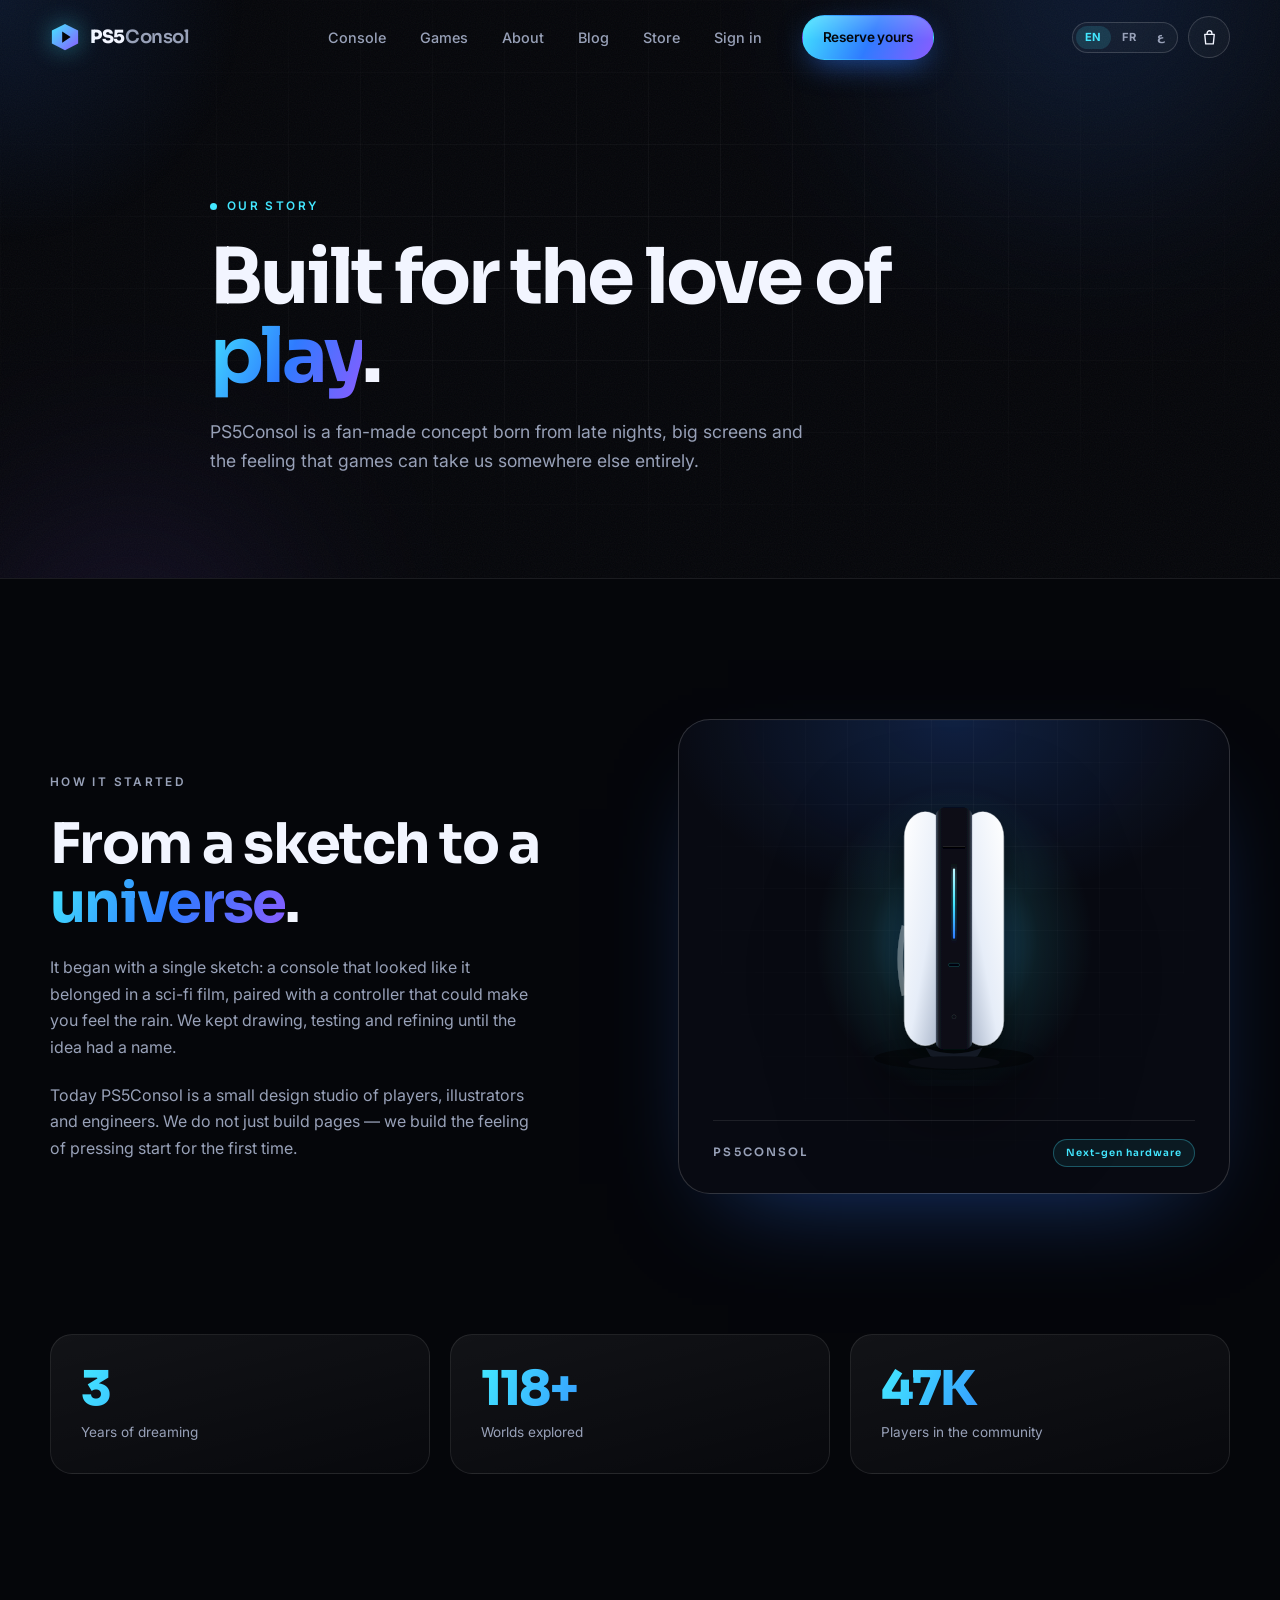
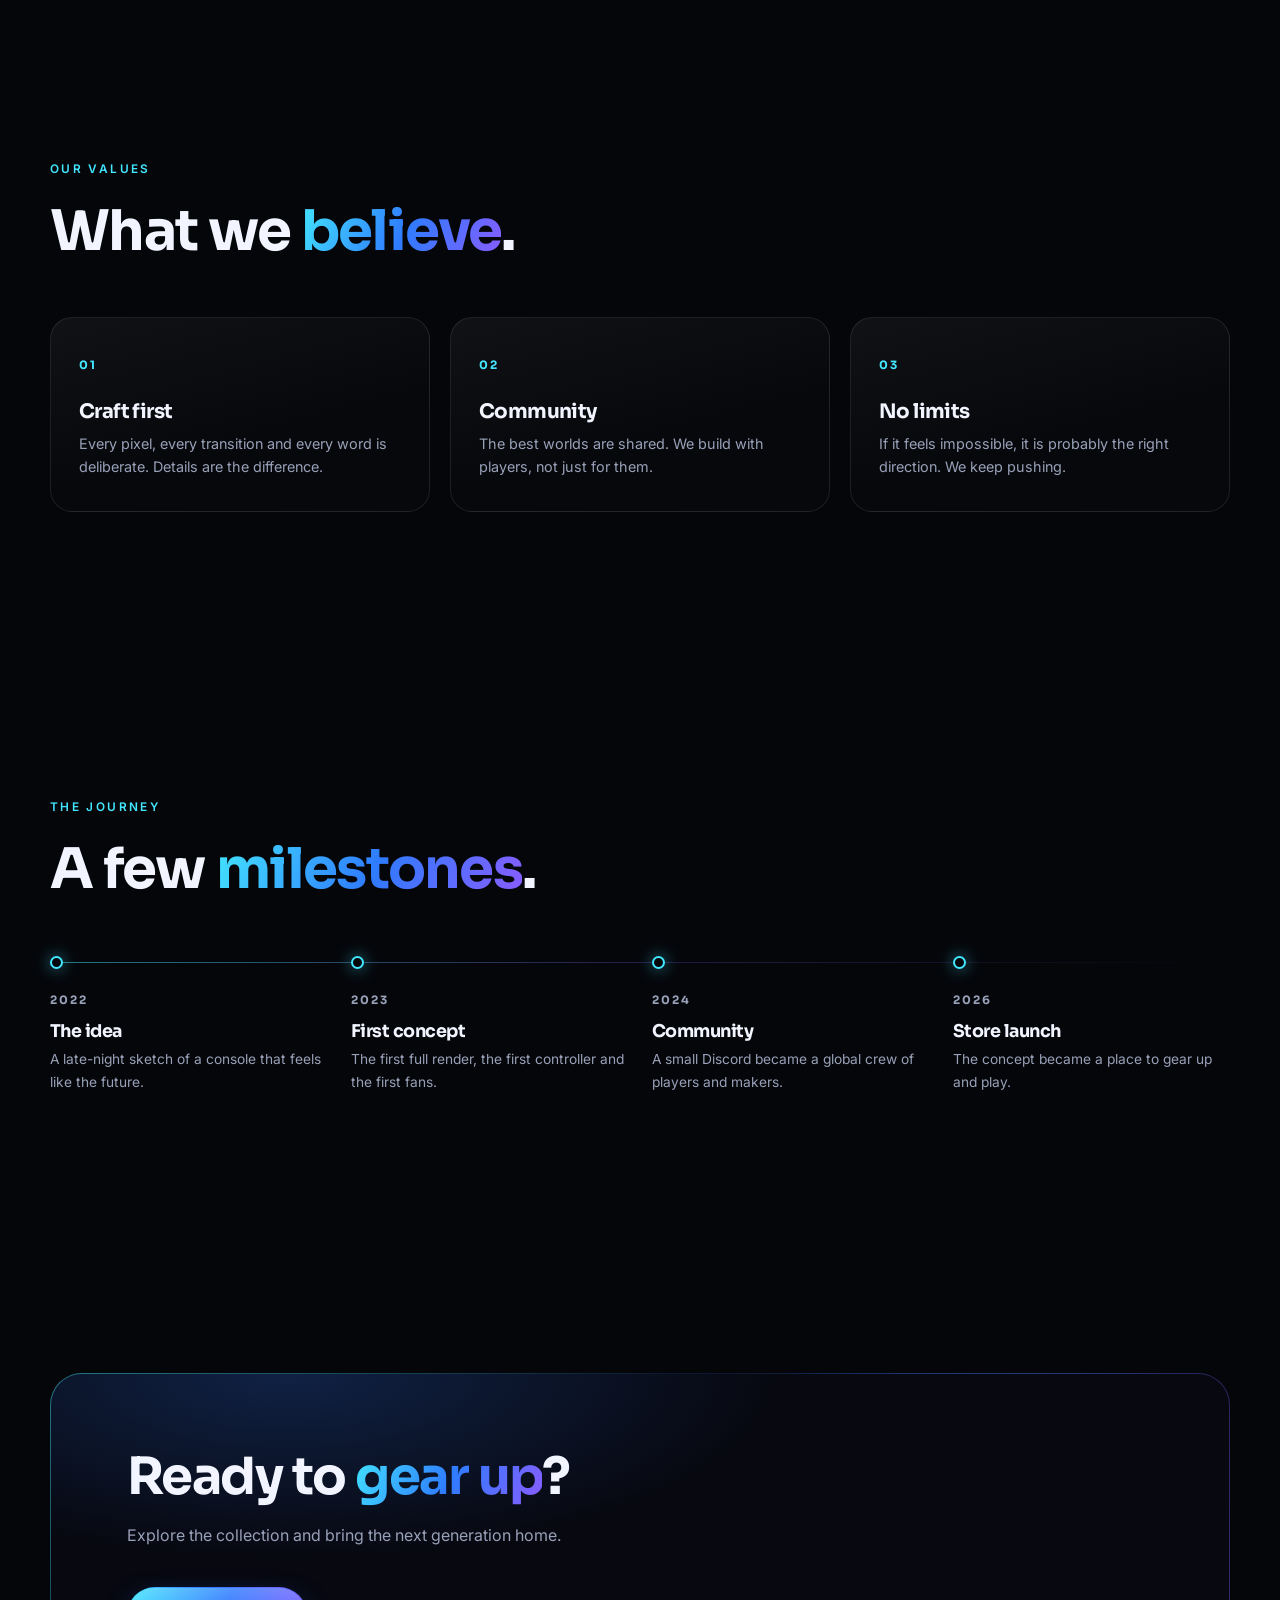
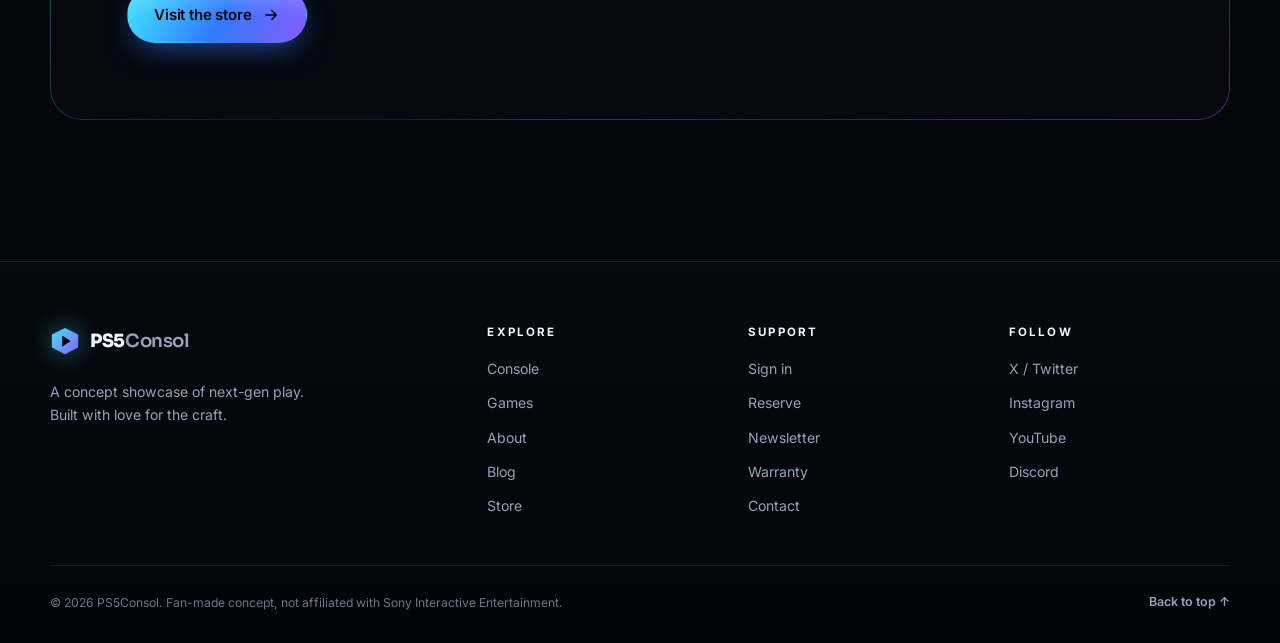
==== commit 80db8138: "feat: add 3D console-style login with EN/FR/AR and demo session" ====
--- a/about.html
+++ b/about.html
@@ -40,6 +40,7 @@
         <a href="about.html" data-i18n="nav.about">About</a>
         <a href="blog.html" data-i18n="nav.blog">Blog</a>
         <a href="store.html" data-i18n="nav.store">Store</a>
+        <a href="login.html" data-i18n="nav.login">Sign in</a>
         <a class="btn btn-primary btn-sm nav-cta" href="store.html" data-i18n="nav.reserve">Reserve yours</a>
       </nav>
 
@@ -226,6 +227,7 @@
 
       <div class="footer-col">
         <h4 data-i18n="footer.support">Support</h4>
+        <a href="login.html" data-i18n="nav.login">Sign in</a>
         <a href="index.html#reserve" data-i18n="footer.reserve">Reserve</a>
         <a href="index.html#reserve" data-i18n="footer.newsletter">Newsletter</a>
         <a href="store.html" data-i18n="footer.warranty">Warranty</a>
--- a/assets/css/style.css
+++ b/assets/css/style.css
@@ -3174,3 +3174,951 @@
     display: none;
   }
 }
+
+/* =========================================================
+   v2 — 3D console login
+   ========================================================= */
+.login-main {
+  position: relative;
+}
+.login-section {
+  position: relative;
+  overflow: hidden;
+  padding: calc(var(--nav-h) + clamp(38px, 5vw, 64px)) 0 clamp(64px, 8vw, 96px);
+}
+.login-section::after {
+  content: "";
+  position: absolute;
+  inset: auto 0 0 0;
+  height: 1px;
+  background: linear-gradient(90deg, transparent, rgba(67, 231, 255, 0.24), transparent);
+}
+.login-section .orb-1 {
+  top: -300px;
+  right: -140px;
+  opacity: 0.4;
+}
+.login-section .orb-2 {
+  bottom: -320px;
+  left: -160px;
+  opacity: 0.32;
+}
+.login-section .grid-lines {
+  mask-image: radial-gradient(ellipse 78% 72% at 55% 48%, #000 18%, transparent 76%);
+  -webkit-mask-image: radial-gradient(ellipse 78% 72% at 55% 48%, #000 18%, transparent 76%);
+}
+
+.login-shell {
+  position: relative;
+  z-index: 1;
+  display: grid;
+  grid-template-columns: minmax(0, 1.06fr) minmax(360px, 0.94fr);
+  align-items: center;
+  gap: clamp(32px, 5vw, 76px);
+}
+
+.login-intro {
+  min-width: 0;
+}
+.login-intro h1 {
+  font-size: clamp(2.7rem, 5.4vw, 4.5rem);
+  line-height: 0.98;
+  letter-spacing: -0.045em;
+  margin-bottom: 20px;
+  max-width: 12ch;
+}
+.login-intro .lead {
+  color: var(--muted);
+  font-size: 1.04rem;
+  max-width: 44ch;
+}
+
+/* ---------- 3D scene ---------- */
+.login-stage {
+  position: relative;
+  width: min(100%, 560px);
+  height: 500px;
+  margin-top: clamp(26px, 3.6vw, 44px);
+  perspective: 1300px;
+  transform-style: preserve-3d;
+}
+.login-glow {
+  width: 76%;
+  height: 76%;
+  left: 2%;
+  top: 4%;
+  background: radial-gradient(circle, rgba(47, 123, 255, 0.4), rgba(67, 231, 255, 0.06) 46%, transparent 70%);
+}
+.login-ring-1 {
+  width: 66%;
+  height: 66%;
+  left: 10%;
+  top: 12%;
+  border-style: dashed;
+  animation: spin 46s linear infinite;
+}
+.login-ring-2 {
+  width: 84%;
+  height: 84%;
+  left: 1%;
+  top: 3%;
+  border-color: rgba(67, 231, 255, 0.12);
+  animation: spin 64s linear infinite reverse;
+}
+
+.login-osbar {
+  position: absolute;
+  top: 0;
+  left: 0;
+  right: 0;
+  z-index: 6;
+  display: flex;
+  align-items: center;
+  gap: 9px;
+  padding-bottom: 10px;
+  border-bottom: 1px solid rgba(255, 255, 255, 0.07);
+  font-size: 0.66rem;
+  font-weight: 600;
+  letter-spacing: 0.16em;
+  text-transform: uppercase;
+  color: var(--muted);
+  transform: translateZ(50px);
+}
+.os-led {
+  width: 6px;
+  height: 6px;
+  border-radius: 50%;
+  background: var(--cyan);
+  box-shadow: 0 0 10px rgba(67, 231, 255, 0.9);
+  animation: dotPulse 2.4s infinite;
+}
+.os-name {
+  color: var(--text);
+}
+.os-sep {
+  width: 1px;
+  height: 10px;
+  background: var(--line-strong);
+}
+.os-status {
+  color: rgba(67, 231, 255, 0.8);
+}
+.login-clock {
+  margin-inline-start: auto;
+  font-variant-numeric: tabular-nums;
+  letter-spacing: 0.1em;
+  color: rgba(242, 245, 255, 0.78);
+}
+
+.login-console-deck {
+  position: absolute;
+  left: 43%;
+  top: 54px;
+  z-index: 3;
+  transform: translateX(-50%) scale(0.86) rotateY(calc(-15deg + var(--ry, 0deg))) rotateX(var(--rx, 0deg));
+  transform-style: preserve-3d;
+  transition: transform 0.4s ease-out;
+  will-change: transform;
+}
+.login-console {
+  animation-duration: 8s;
+}
+
+.login-pad-wrap {
+  position: absolute;
+  right: -6%;
+  bottom: -6px;
+  z-index: 5;
+  width: min(60%, 336px);
+  transform: rotate(-7deg) translateZ(90px);
+  transform-style: preserve-3d;
+  filter: drop-shadow(0 38px 44px rgba(0, 0, 0, 0.65));
+  pointer-events: none;
+}
+.login-pad {
+  width: 100%;
+  height: auto;
+  animation: loginPadFloat 6.5s ease-in-out infinite;
+}
+@keyframes loginPadFloat {
+  0%,
+  100% {
+    transform: translateY(0);
+  }
+  50% {
+    transform: translateY(-11px);
+  }
+}
+
+.login-chip {
+  position: absolute;
+  z-index: 7;
+  display: flex;
+  align-items: center;
+  gap: 10px;
+  padding: 10px 14px;
+  border-radius: 14px;
+  border: 1px solid var(--line-strong);
+  background: rgba(9, 12, 20, 0.78);
+  backdrop-filter: blur(12px);
+  -webkit-backdrop-filter: blur(12px);
+  box-shadow: 0 18px 40px -18px rgba(0, 0, 0, 0.9), inset 0 1px 0 rgba(255, 255, 255, 0.08);
+  transform: translateZ(70px);
+  animation: chipFloat 7s ease-in-out infinite;
+}
+.login-chip strong {
+  display: block;
+  font-size: 0.78rem;
+  font-weight: 600;
+  line-height: 1.25;
+}
+.login-chip small {
+  display: block;
+  font-size: 0.68rem;
+  color: var(--muted);
+  line-height: 1.3;
+}
+.login-chip-1 {
+  top: 150px;
+  left: -10px;
+}
+.login-chip-2 {
+  top: 84px;
+  right: -8px;
+  animation-delay: 1.4s;
+}
+
+.login-player-card {
+  position: absolute;
+  left: -6px;
+  bottom: 0;
+  z-index: 8;
+  display: flex;
+  align-items: center;
+  gap: 11px;
+  padding: 10px 14px 10px 10px;
+  border-radius: 16px;
+  border: 1px solid rgba(67, 231, 255, 0.24);
+  background: linear-gradient(150deg, rgba(22, 29, 46, 0.94), rgba(7, 10, 17, 0.96));
+  box-shadow: 0 22px 46px -20px rgba(0, 0, 0, 0.95), inset 0 1px 0 rgba(255, 255, 255, 0.12);
+  transform: translateZ(85px);
+  animation: chipFloat 8s ease-in-out infinite;
+}
+.login-avatar {
+  display: grid;
+  place-items: center;
+  width: 38px;
+  height: 38px;
+  border-radius: 12px;
+  background: var(--grad);
+  color: #04060c;
+  font-family: var(--font-display);
+  font-size: 0.82rem;
+  font-weight: 800;
+  box-shadow: 0 0 22px rgba(67, 231, 255, 0.4);
+}
+.login-player-copy strong {
+  display: block;
+  font-size: 0.84rem;
+  font-weight: 600;
+  line-height: 1.3;
+}
+.login-player-copy small {
+  display: block;
+  font-size: 0.68rem;
+  color: var(--muted);
+  line-height: 1.3;
+}
+.login-online {
+  display: inline-flex;
+  align-items: center;
+  gap: 5px;
+  margin-inline-start: 8px;
+  padding: 4px 8px;
+  border-radius: 999px;
+  border: 1px solid rgba(67, 231, 255, 0.3);
+  background: rgba(67, 231, 255, 0.08);
+  font-size: 0.62rem;
+  font-weight: 600;
+  letter-spacing: 0.04em;
+  color: var(--cyan);
+  white-space: nowrap;
+}
+.login-online i {
+  width: 5px;
+  height: 5px;
+  border-radius: 50%;
+  background: var(--cyan);
+  box-shadow: 0 0 8px rgba(67, 231, 255, 0.9);
+}
+@keyframes chipFloat {
+  0%,
+  100% {
+    transform: translateZ(70px) translateY(0);
+  }
+  50% {
+    transform: translateZ(70px) translateY(-9px);
+  }
+}
+.login-player-card {
+  animation-name: playerFloat;
+}
+@keyframes playerFloat {
+  0%,
+  100% {
+    transform: translateZ(85px) translateY(0);
+  }
+  50% {
+    transform: translateZ(85px) translateY(-7px);
+  }
+}
+
+/* ---------- Sign-in card ---------- */
+.login-panel {
+  position: relative;
+  min-width: 0;
+}
+.login-card-wrap {
+  position: relative;
+  max-width: 460px;
+  margin-inline: auto;
+  perspective: 1500px;
+}
+.login-card-glow {
+  position: absolute;
+  inset: 6% -8% 2%;
+  background: radial-gradient(ellipse at 60% 40%, rgba(47, 123, 255, 0.44), rgba(138, 92, 255, 0.16) 48%, transparent 72%);
+  filter: blur(46px);
+  z-index: 0;
+}
+.login-card,
+.login-success {
+  position: relative;
+  z-index: 1;
+  border-radius: 30px;
+  border: 1px solid rgba(255, 255, 255, 0.13);
+  background: linear-gradient(158deg, rgba(21, 27, 43, 0.94) 0%, rgba(9, 12, 20, 0.97) 58%, rgba(6, 8, 14, 0.98) 100%);
+  box-shadow: 0 46px 100px -34px rgba(0, 0, 0, 0.95), 0 0 0 1px rgba(67, 231, 255, 0.04) inset,
+    inset 0 1px 0 rgba(255, 255, 255, 0.14);
+  backdrop-filter: blur(22px);
+  -webkit-backdrop-filter: blur(22px);
+}
+.login-card {
+  padding: clamp(24px, 3.2vw, 38px);
+  transform: perspective(1500px) rotateX(calc(1.5deg + var(--rx, 0deg))) rotateY(calc(-5.5deg + var(--ry, 0deg)));
+  transform-style: preserve-3d;
+  transition: transform 0.35s ease-out, border-color 0.3s ease, box-shadow 0.3s ease;
+  will-change: transform;
+}
+.login-card:hover {
+  border-color: rgba(67, 231, 255, 0.24);
+  box-shadow: 0 52px 110px -34px rgba(0, 0, 0, 0.95), 0 0 60px -18px rgba(47, 123, 255, 0.45),
+    inset 0 1px 0 rgba(255, 255, 255, 0.16);
+}
+.login-card::before {
+  content: "";
+  position: absolute;
+  inset: 0;
+  border-radius: inherit;
+  padding: 1px;
+  background: linear-gradient(155deg, rgba(255, 255, 255, 0.45), rgba(255, 255, 255, 0.04) 36%, transparent 62%, rgba(67, 231, 255, 0.28));
+  -webkit-mask: linear-gradient(#000 0 0) content-box, linear-gradient(#000 0 0);
+  -webkit-mask-composite: xor;
+  mask: linear-gradient(#000 0 0) content-box, linear-gradient(#000 0 0);
+  mask-composite: exclude;
+  pointer-events: none;
+}
+.login-card::after {
+  content: "";
+  position: absolute;
+  inset: 0;
+  border-radius: inherit;
+  background: radial-gradient(ellipse 70% 40% at 78% -8%, rgba(67, 231, 255, 0.14), transparent 70%);
+  pointer-events: none;
+}
+.login-card-inner {
+  position: relative;
+  z-index: 1;
+  transform: translateZ(26px);
+}
+.login-card[hidden],
+.login-success[hidden] {
+  display: none;
+}
+
+.login-card-head {
+  display: flex;
+  align-items: center;
+  gap: 12px;
+  margin-bottom: 10px;
+}
+.login-card-title {
+  font-size: clamp(1.55rem, 2.4vw, 1.9rem);
+  line-height: 1.1;
+  margin: 0 0 22px;
+}
+.login-card-head .eyebrow {
+  margin-bottom: 0;
+  font-size: 0.68rem;
+}
+.login-mark {
+  display: grid;
+  place-items: center;
+  width: 38px;
+  height: 38px;
+  border-radius: 12px;
+  background: linear-gradient(150deg, rgba(67, 231, 255, 0.16), rgba(138, 92, 255, 0.1));
+  border: 1px solid rgba(67, 231, 255, 0.24);
+  color: var(--cyan);
+  box-shadow: 0 0 24px rgba(67, 231, 255, 0.16);
+  flex: none;
+}
+.login-mark svg {
+  width: 22px;
+  height: 22px;
+}
+
+/* ---------- Form ---------- */
+.login-form {
+  display: block;
+}
+.login-field {
+  margin-bottom: 16px;
+}
+.login-field > label {
+  display: block;
+  margin-bottom: 8px;
+  font-size: 0.76rem;
+  font-weight: 600;
+  letter-spacing: 0.05em;
+  color: var(--muted);
+}
+.login-input {
+  display: flex;
+  align-items: center;
+  gap: 10px;
+  height: 52px;
+  padding: 0 13px;
+  border-radius: 14px;
+  border: 1px solid var(--line-strong);
+  background: rgba(255, 255, 255, 0.035);
+  box-shadow: inset 0 1px 2px rgba(0, 0, 0, 0.25);
+  transition: border-color 0.25s ease, background 0.25s ease, box-shadow 0.25s ease;
+}
+.login-input:focus-within {
+  border-color: rgba(67, 231, 255, 0.58);
+  background: rgba(255, 255, 255, 0.055);
+  box-shadow: 0 0 0 3px rgba(67, 231, 255, 0.12), inset 0 1px 2px rgba(0, 0, 0, 0.2);
+}
+.login-input > svg {
+  width: 18px;
+  height: 18px;
+  flex: none;
+  color: var(--muted);
+}
+.login-input input {
+  flex: 1;
+  min-width: 0;
+  height: 100%;
+  padding: 0;
+  border: 0;
+  outline: 0;
+  background: transparent;
+  font-size: 0.95rem;
+}
+.login-input input::placeholder {
+  color: rgba(152, 161, 184, 0.55);
+}
+.login-input.invalid {
+  border-color: rgba(255, 106, 122, 0.7);
+  box-shadow: 0 0 0 3px rgba(255, 106, 122, 0.12);
+}
+
+.pw-toggle {
+  display: grid;
+  place-items: center;
+  width: 34px;
+  height: 34px;
+  flex: none;
+  border: 0;
+  border-radius: 10px;
+  background: transparent;
+  color: var(--muted);
+  cursor: pointer;
+  transition: color 0.2s ease, background 0.2s ease;
+}
+.pw-toggle:hover {
+  color: var(--text);
+  background: rgba(255, 255, 255, 0.06);
+}
+.pw-toggle svg {
+  width: 19px;
+  height: 19px;
+  grid-area: 1 / 1;
+}
+.pw-eye-off {
+  display: none;
+}
+.pw-toggle.is-visible .pw-eye {
+  display: none;
+}
+.pw-toggle.is-visible .pw-eye-off {
+  display: block;
+}
+
+.login-error {
+  margin: 0 0 14px;
+  padding: 10px 13px;
+  border-radius: 10px;
+  border: 1px solid rgba(255, 106, 122, 0.32);
+  background: rgba(255, 106, 122, 0.08);
+  color: #ffb3bb;
+  font-size: 0.8rem;
+  line-height: 1.45;
+}
+
+.login-row {
+  display: flex;
+  align-items: center;
+  justify-content: space-between;
+  gap: 12px;
+  flex-wrap: wrap;
+  margin: 4px 0 20px;
+}
+.login-check {
+  display: inline-flex;
+  align-items: center;
+  gap: 9px;
+  font-size: 0.8rem;
+  color: var(--muted);
+  cursor: pointer;
+  user-select: none;
+}
+.login-check input {
+  position: absolute;
+  width: 1px;
+  height: 1px;
+  opacity: 0;
+  pointer-events: none;
+}
+.login-check-box {
+  position: relative;
+  width: 18px;
+  height: 18px;
+  flex: none;
+  border-radius: 6px;
+  border: 1px solid var(--line-strong);
+  background: rgba(255, 255, 255, 0.04);
+  transition: background 0.2s ease, border-color 0.2s ease, box-shadow 0.2s ease;
+}
+.login-check-box::after {
+  content: "";
+  position: absolute;
+  left: 5.5px;
+  top: 2.5px;
+  width: 4px;
+  height: 8px;
+  border-right: 2px solid #04060c;
+  border-bottom: 2px solid #04060c;
+  transform: rotate(45deg) scale(0);
+  transition: transform 0.18s var(--ease);
+}
+.login-check input:checked + .login-check-box {
+  background: var(--grad);
+  border-color: transparent;
+  box-shadow: 0 0 14px rgba(67, 231, 255, 0.35);
+}
+.login-check input:checked + .login-check-box::after {
+  transform: rotate(45deg) scale(1);
+}
+.login-check input:focus-visible + .login-check-box {
+  outline: 2px solid var(--cyan);
+  outline-offset: 3px;
+}
+
+.login-link {
+  padding: 0;
+  border: 0;
+  background: none;
+  color: var(--muted);
+  font-size: 0.8rem;
+  font-weight: 500;
+  cursor: pointer;
+  transition: color 0.2s ease;
+}
+.login-link:hover {
+  color: var(--cyan);
+}
+
+.login-submit {
+  width: 100%;
+  height: 52px;
+  padding-block: 0;
+  font-size: 0.95rem;
+}
+.login-submit > svg {
+  width: 17px;
+  height: 17px;
+}
+.login-submit .login-submit-label {
+  transition: opacity 0.2s ease;
+}
+.login-spinner {
+  display: none;
+  width: 17px;
+  height: 17px;
+  border-radius: 50%;
+  border: 2px solid rgba(4, 6, 12, 0.3);
+  border-top-color: #04060c;
+  animation: loginSpin 0.7s linear infinite;
+}
+@keyframes loginSpin {
+  to {
+    transform: rotate(360deg);
+  }
+}
+.login-submit.is-loading {
+  pointer-events: none;
+  opacity: 0.86;
+}
+.login-submit.is-loading > svg {
+  display: none;
+}
+.login-submit.is-loading .login-spinner {
+  display: block;
+}
+
+.login-divider {
+  display: flex;
+  align-items: center;
+  gap: 12px;
+  margin: 20px 0 14px;
+  font-size: 0.7rem;
+  letter-spacing: 0.14em;
+  text-transform: uppercase;
+  color: rgba(152, 161, 184, 0.7);
+}
+.login-divider::before,
+.login-divider::after {
+  content: "";
+  flex: 1;
+  height: 1px;
+  background: linear-gradient(90deg, transparent, var(--line-strong));
+}
+.login-divider::after {
+  background: linear-gradient(90deg, var(--line-strong), transparent);
+}
+
+.login-guest {
+  width: 100%;
+  height: 48px;
+  padding-block: 0;
+  font-size: 0.9rem;
+}
+
+.login-create {
+  margin-top: 18px;
+  text-align: center;
+  font-size: 0.84rem;
+  color: var(--muted);
+}
+.login-create a {
+  color: var(--cyan);
+  font-weight: 600;
+  margin-inline-start: 4px;
+}
+.login-create a:hover {
+  text-decoration: underline;
+  text-underline-offset: 3px;
+}
+
+.login-security {
+  display: flex;
+  align-items: flex-start;
+  justify-content: center;
+  gap: 7px;
+  margin-top: 20px;
+  padding-top: 16px;
+  border-top: 1px solid rgba(255, 255, 255, 0.06);
+  font-size: 0.7rem;
+  line-height: 1.45;
+  color: rgba(152, 161, 184, 0.72);
+}
+.login-security svg {
+  width: 15px;
+  height: 15px;
+  flex: none;
+  margin-top: 1px;
+  color: rgba(67, 231, 255, 0.7);
+}
+
+/* ---------- Success panel ---------- */
+.login-success {
+  padding: clamp(30px, 4vw, 46px) clamp(22px, 3.4vw, 40px);
+  text-align: center;
+  transform: perspective(1500px) rotateY(-2.5deg);
+}
+.login-success-ring {
+  position: relative;
+  display: grid;
+  place-items: center;
+  width: 94px;
+  height: 94px;
+  margin: 0 auto 22px;
+  border-radius: 50%;
+  background: radial-gradient(circle, rgba(67, 231, 255, 0.2), rgba(47, 123, 255, 0.06) 55%, transparent 72%);
+}
+.login-success-ring::before {
+  content: "";
+  position: absolute;
+  inset: 0;
+  border-radius: 50%;
+  border: 1px dashed rgba(67, 231, 255, 0.45);
+  animation: spin 20s linear infinite;
+}
+.login-success-ring::after {
+  content: "";
+  position: absolute;
+  inset: 14px;
+  border-radius: 50%;
+  border: 1px solid rgba(255, 255, 255, 0.08);
+}
+.success-core {
+  display: grid;
+  place-items: center;
+  width: 58px;
+  height: 58px;
+  border-radius: 50%;
+  background: var(--grad);
+  color: #04060c;
+  box-shadow: 0 0 40px rgba(67, 231, 255, 0.55), inset 0 2px 0 rgba(255, 255, 255, 0.5);
+}
+.success-core svg {
+  width: 27px;
+  height: 27px;
+}
+.login-success .eyebrow {
+  justify-content: center;
+  margin-bottom: 12px;
+}
+.login-success h2 {
+  font-size: clamp(2rem, 3.6vw, 2.7rem);
+  margin-bottom: 14px;
+}
+.login-success-as {
+  font-size: 0.82rem;
+  color: var(--muted);
+}
+.login-success-as strong {
+  display: block;
+  margin-top: 4px;
+  font-size: 0.98rem;
+  font-weight: 600;
+  color: var(--cyan);
+  direction: ltr;
+  unicode-bidi: isolate;
+  overflow-wrap: anywhere;
+}
+.login-success-lead {
+  margin-top: 14px;
+  font-size: 0.88rem;
+  line-height: 1.6;
+  color: var(--muted);
+}
+.login-success-actions {
+  display: flex;
+  flex-direction: column;
+  gap: 10px;
+  margin-top: 26px;
+}
+.login-success-actions .btn {
+  width: 100%;
+}
+
+/* ---------- Login responsive ---------- */
+@media (max-width: 1080px) {
+  .login-shell {
+    grid-template-columns: minmax(0, 1fr) minmax(340px, 0.9fr);
+    gap: 36px;
+  }
+  .login-intro h1 {
+    font-size: clamp(2.5rem, 5.8vw, 3.7rem);
+  }
+  .login-stage {
+    height: 460px;
+  }
+  .login-chip {
+    display: none;
+  }
+  .login-pad-wrap {
+    width: min(64%, 320px);
+    right: -7%;
+  }
+}
+
+@media (max-width: 900px) {
+  .login-section {
+    padding-top: calc(var(--nav-h) + 46px);
+  }
+  .login-shell {
+    grid-template-columns: 1fr;
+    gap: 48px;
+    max-width: 640px;
+  }
+  .login-intro {
+    text-align: center;
+  }
+  .login-intro .eyebrow {
+    justify-content: center;
+  }
+  .login-intro h1 {
+    margin-inline: auto;
+    max-width: 18ch;
+  }
+  .login-intro .lead {
+    margin-inline: auto;
+  }
+  .login-stage {
+    height: 440px;
+    margin-inline: auto;
+    max-width: 520px;
+  }
+  .login-panel {
+    width: 100%;
+    max-width: 480px;
+    margin-inline: auto;
+  }
+  .login-card,
+  .login-success {
+    transform: none;
+  }
+  .login-card-inner {
+    transform: none;
+  }
+  .login-pad-wrap {
+    width: min(56%, 300px);
+  }
+}
+
+@media (max-width: 640px) {
+  .login-shell {
+    gap: 34px;
+  }
+  .login-intro h1 {
+    font-size: clamp(2.15rem, 10.4vw, 2.8rem);
+    max-width: 100%;
+  }
+  .login-intro .lead {
+    font-size: 0.98rem;
+  }
+  .login-stage {
+    height: 352px;
+    margin-top: 30px;
+  }
+  .login-osbar {
+    font-size: 0.58rem;
+    letter-spacing: 0.12em;
+  }
+  .login-console-deck {
+    top: 44px;
+    left: 42%;
+    transform: translateX(-50%) scale(0.66) rotateY(calc(-12deg + var(--ry, 0deg))) rotateX(var(--rx, 0deg));
+  }
+  .login-pad-wrap {
+    width: min(60%, 232px);
+    right: -4%;
+    bottom: 2px;
+  }
+  .login-player-card {
+    left: -2px;
+    padding: 8px 11px 8px 8px;
+    gap: 9px;
+  }
+  .login-avatar {
+    width: 32px;
+    height: 32px;
+    border-radius: 10px;
+    font-size: 0.72rem;
+  }
+  .login-player-copy strong {
+    font-size: 0.76rem;
+  }
+  .login-player-copy small {
+    font-size: 0.62rem;
+  }
+  .login-online {
+    margin-inline-start: 2px;
+    padding: 3px 7px;
+    font-size: 0.56rem;
+  }
+  .login-card,
+  .login-success {
+    border-radius: 24px;
+  }
+  .login-card {
+    padding: 22px;
+  }
+  .login-card-head {
+    margin-bottom: 8px;
+  }
+  .login-card-title {
+    margin-bottom: 18px;
+  }
+  .login-input {
+    height: 48px;
+  }
+  .login-row {
+    margin-bottom: 18px;
+  }
+}
+
+@media (max-width: 420px) {
+  .login-stage {
+    height: 320px;
+  }
+  .login-console-deck {
+    transform: translateX(-50%) scale(0.6) rotateY(calc(-10deg + var(--ry, 0deg))) rotateX(var(--rx, 0deg));
+  }
+  .login-pad-wrap {
+    width: 60%;
+    right: -5%;
+  }
+  .os-status,
+  .os-sep {
+    display: none;
+  }
+  .login-player-card {
+    bottom: -4px;
+    left: 0;
+  }
+  .login-card {
+    padding: 18px;
+  }
+  .login-card-head {
+    gap: 10px;
+  }
+  .login-card-head .eyebrow {
+    font-size: 0.62rem;
+    letter-spacing: 0.14em;
+  }
+  .login-mark {
+    width: 34px;
+    height: 34px;
+  }
+}
+
+/* ---------- Login RTL ---------- */
+[dir="rtl"] .login-input input {
+  direction: ltr;
+  text-align: left;
+}
+[dir="rtl"] .login-submit > svg {
+  transform: scaleX(-1);
+}
+[dir="rtl"] .login-check-box::after {
+  left: auto;
+  right: 5.5px;
+}
+[dir="rtl"] .login-success-as strong {
+  direction: ltr;
+}
